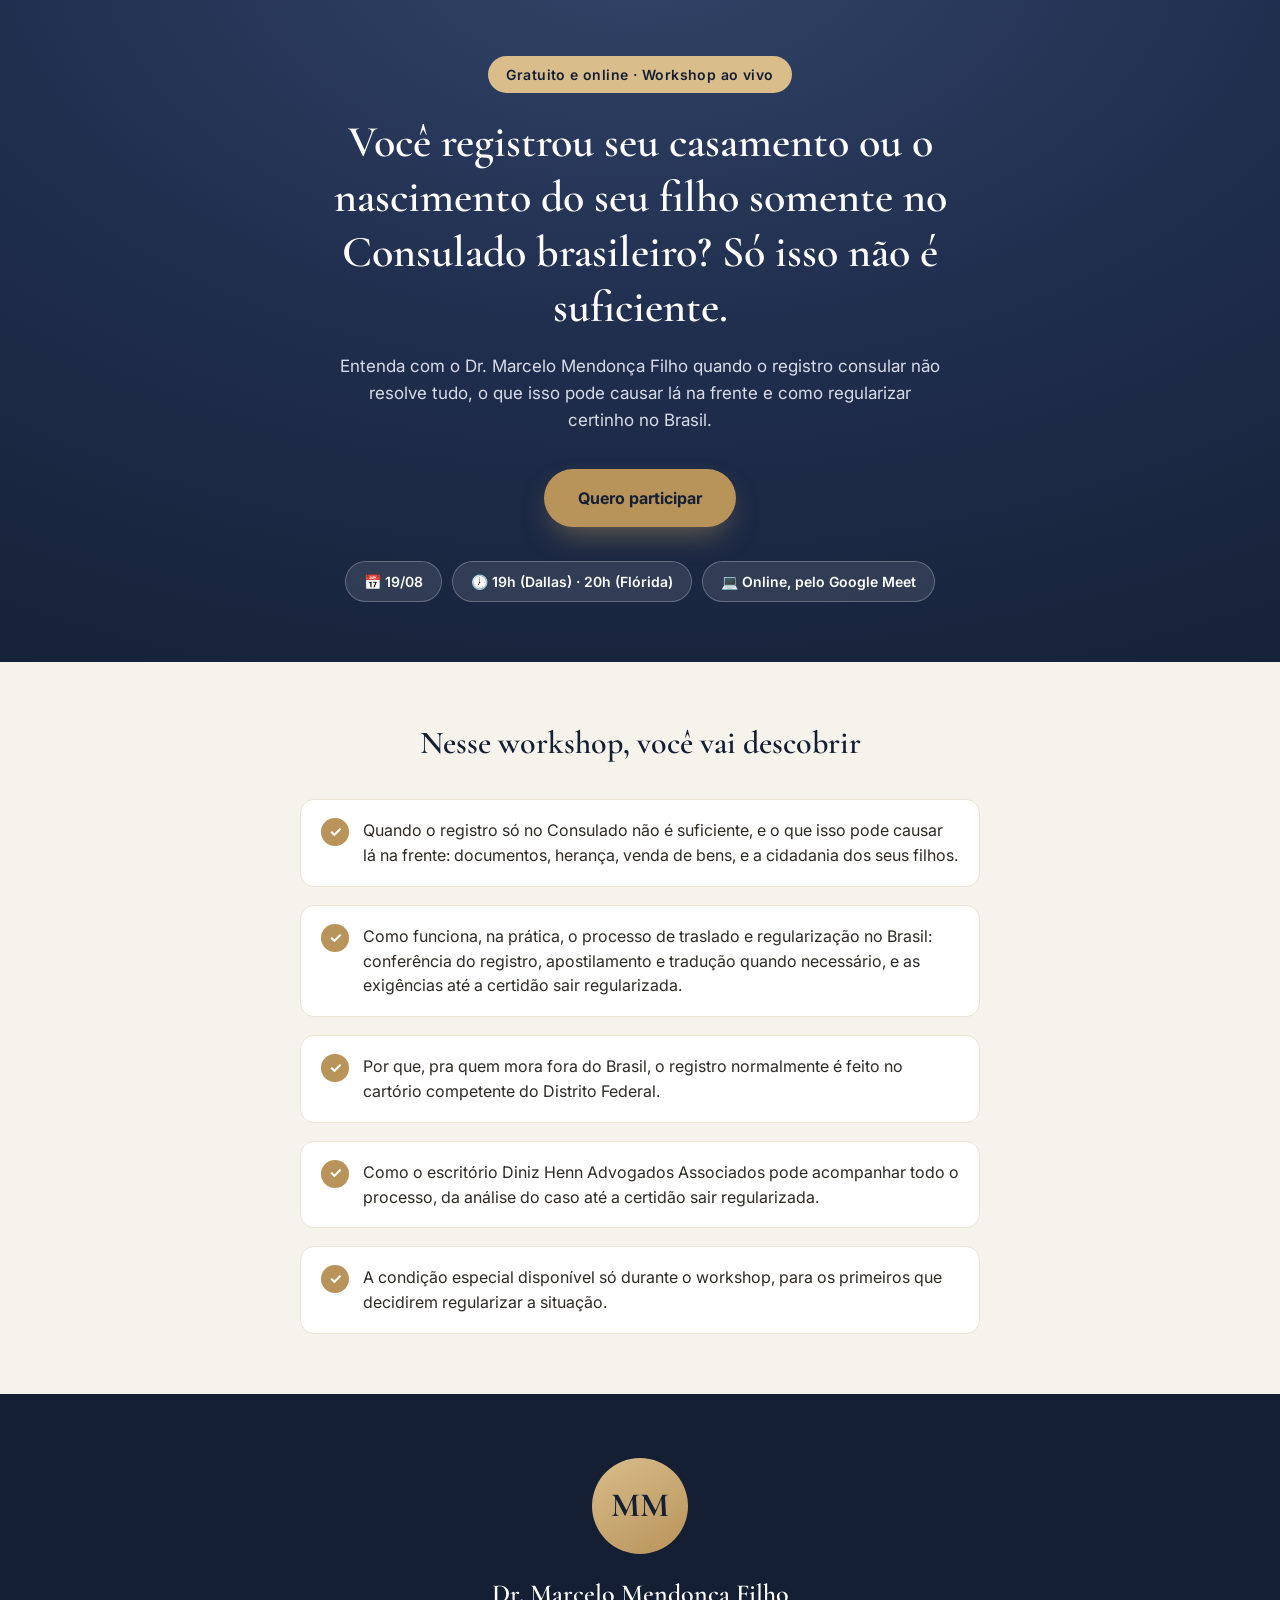
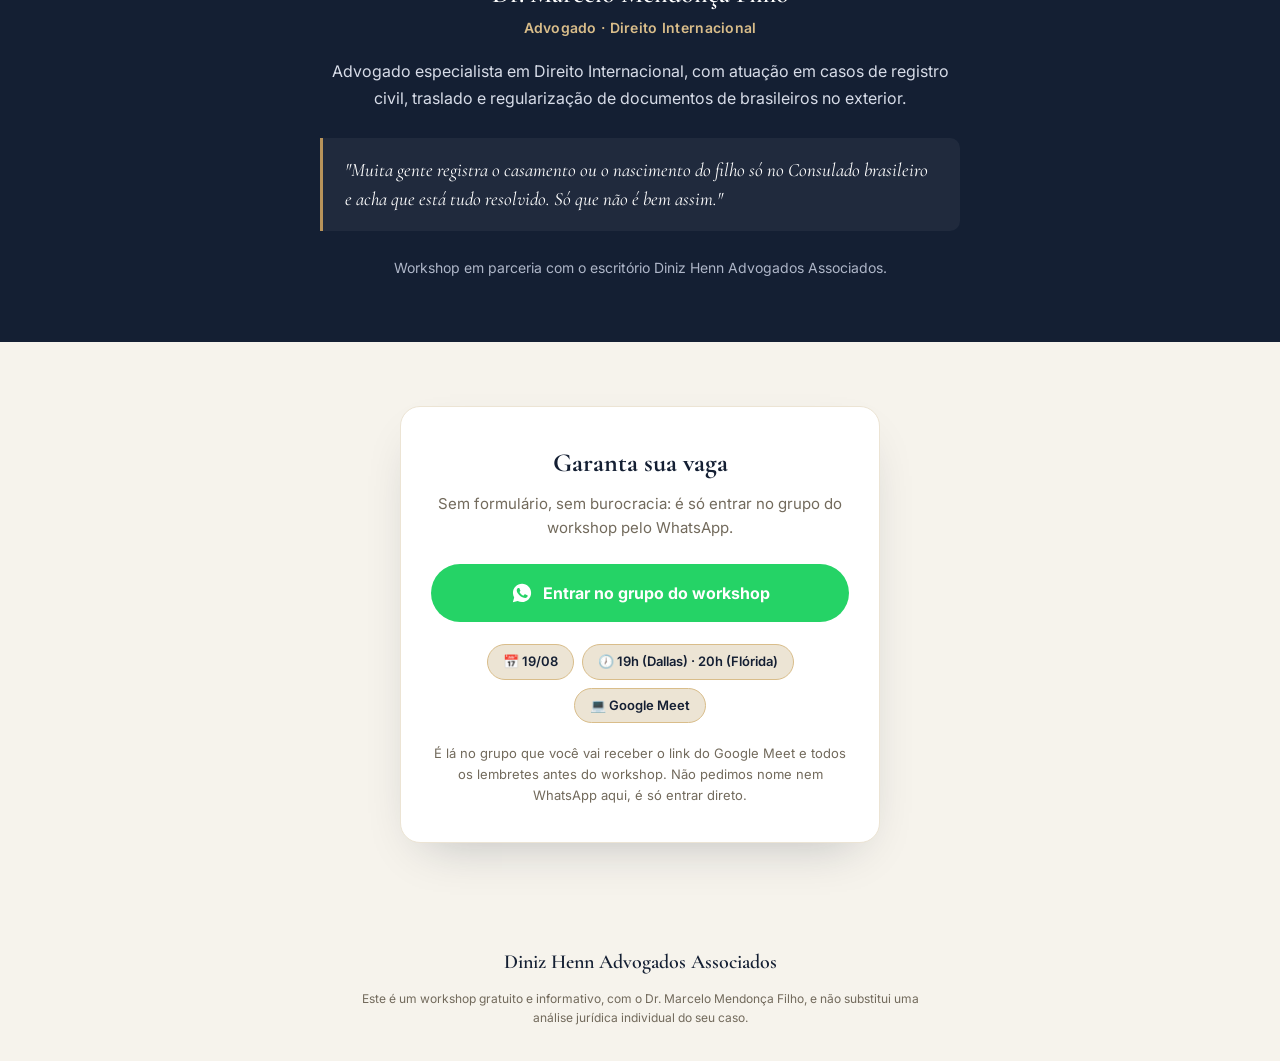
==== workshop-dha/index.html @ 6c6fb5e5 "Adiciona LP do Dr. Marcelo/DHA, funil real no painel de Visao Geral e nova mensagem de video selfie " ====
<!DOCTYPE html>
<html lang="pt-BR">
<head>
<meta charset="UTF-8">
<meta name="viewport" content="width=device-width, initial-scale=1.0">
<title>Workshop gratuito: Registro Consular e Traslado no Brasil | Diniz Henn Advogados Associados</title>
<meta name="description" content="Workshop gratuito e online com o Dr. Marcelo Mendonça Filho: quando o registro só no Consulado brasileiro não é suficiente, e como regularizar certinho no Brasil.">
<link rel="preconnect" href="https://fonts.googleapis.com">
<link href="https://fonts.googleapis.com/css2?family=Cormorant+Garamond:ital,wght@0,400;0,500;0,600;0,700&family=Inter:wght@300;400;500;600;700&display=swap" rel="stylesheet">
<style>
:root{
  --azul-esc:#141F33; --azul:#1F2E4D; --azul-cl:#334469;
  --dourado:#B8935A; --dourado-cl:#D9BD8A;
  --creme:#F6F3EC; --creme2:#ECE4D4;
  --preto:#161310;
  --txt:#2E2A24; --txtcl:#726A5C;
  --branco:#FFFFFF;
  --wa:#25D366; --wa-dk:#1DA851;
}
*{box-sizing:border-box;}
body{margin:0;font-family:'Inter',sans-serif;background:var(--creme);color:var(--txt);-webkit-font-smoothing:antialiased;line-height:1.5;}
h1,h2,h3{font-family:'Cormorant Garamond',serif;margin:0;}
p{margin:0;}
img{max-width:100%;display:block;}
a{color:inherit;}
.container{max-width:900px;margin:0 auto;padding:0 20px;}

/* HERO */
.hero{
  background:radial-gradient(120% 140% at 50% -10%,var(--azul-cl) 0%,var(--azul) 45%,var(--azul-esc) 100%);
  color:var(--branco);
  padding:56px 20px 60px;
  text-align:center;
}
.eyebrow{
  display:inline-block;
  font-size:14px;font-weight:600;letter-spacing:.03em;
  color:var(--azul-esc);
  background:var(--dourado-cl);
  border-radius:100px;
  padding:8px 18px;
  margin-bottom:22px;
}
.hero h1{
  font-weight:600;
  font-size:clamp(28px,5vw,44px);
  line-height:1.25;
  max-width:720px;
  margin:0 auto 18px;
  color:var(--branco);
}
.hero .sub{
  font-size:17px;
  color:#D7DCE8;
  max-width:600px;
  margin:0 auto 34px;
  line-height:1.6;
}
.btn-cta{
  display:inline-flex;align-items:center;justify-content:center;gap:10px;
  background:var(--dourado);color:var(--azul-esc);
  border:none;border-radius:100px;
  font-family:'Inter',sans-serif;font-size:16px;font-weight:700;
  padding:17px 34px;text-decoration:none;
  box-shadow:0 14px 30px -10px rgba(184,147,90,0.55);
  transition:transform .15s,background .15s;
}
.btn-cta:hover{background:var(--dourado-cl);transform:translateY(-1px);}
.stats-row{
  display:flex;flex-wrap:wrap;justify-content:center;gap:10px;
  margin-top:34px;
}
.stat-badge{
  font-size:14px;font-weight:600;
  color:var(--branco);
  background:rgba(255,255,255,0.1);
  border:1px solid rgba(255,255,255,0.25);
  border-radius:100px;
  padding:9px 18px;
}

/* DESCOBRIR */
.descobrir{padding:60px 20px;}
.descobrir h2{
  text-align:center;font-weight:600;
  font-size:clamp(24px,4vw,32px);
  color:var(--azul-esc);
  max-width:640px;margin:0 auto 36px;
  line-height:1.3;
}
.check-list{display:flex;flex-direction:column;gap:18px;max-width:680px;margin:0 auto;}
.check-item{
  display:flex;align-items:flex-start;gap:14px;
  background:var(--branco);
  border:1px solid var(--creme2);
  border-radius:14px;
  padding:18px 20px;
}
.check-ico{
  flex-shrink:0;width:28px;height:28px;border-radius:50%;
  background:var(--dourado);color:var(--branco);
  display:flex;align-items:center;justify-content:center;
  font-size:15px;font-weight:700;
}
.check-item p{font-size:16px;color:var(--txt);line-height:1.55;}

/* SOBRE */
.sobre{background:var(--azul-esc);color:var(--branco);padding:64px 20px;}
.sobre-inner{max-width:640px;margin:0 auto;text-align:center;}
.avatar{
  width:96px;height:96px;border-radius:50%;
  background:linear-gradient(150deg,var(--dourado-cl),var(--dourado));
  color:var(--azul-esc);
  display:flex;align-items:center;justify-content:center;
  font-family:'Cormorant Garamond',serif;font-weight:700;font-size:34px;
  margin:0 auto 20px;
}
.sobre h3{font-size:26px;font-weight:600;color:var(--branco);margin-bottom:4px;}
.sobre .cargo{font-size:14px;color:var(--dourado-cl);font-weight:600;letter-spacing:.02em;margin-bottom:20px;}
.sobre p.bio{font-size:16px;color:#D7DCE8;line-height:1.7;margin-bottom:20px;}
.sobre .parceria{font-size:14px;color:#AEB6C8;}
.quote-box{
  border-left:3px solid var(--dourado);
  background:rgba(255,255,255,0.05);
  padding:18px 22px;
  margin:26px 0;
  text-align:left;
  border-radius:0 10px 10px 0;
}
.quote-box p{font-family:'Cormorant Garamond',serif;font-style:italic;font-size:19px;color:var(--branco);line-height:1.5;}

/* CTA FINAL */
.cta-final{padding:64px 20px 70px;}
.cta-card{
  max-width:480px;margin:0 auto;
  background:var(--branco);
  border:1px solid var(--creme2);
  border-radius:20px;
  padding:36px 30px;
  text-align:center;
  box-shadow:0 20px 50px -25px rgba(20,31,51,0.3);
}
.cta-card h2{font-size:26px;font-weight:700;color:var(--azul-esc);margin-bottom:10px;}
.cta-card p.desc{font-size:15px;color:var(--txtcl);line-height:1.6;margin-bottom:24px;}
.btn-wa{
  display:flex;align-items:center;justify-content:center;gap:10px;
  width:100%;
  background:var(--wa);color:#fff;
  border:none;border-radius:100px;
  font-family:'Inter',sans-serif;font-size:16px;font-weight:700;
  padding:17px 20px;text-decoration:none;
  transition:background .15s,transform .2s;
  animation:btnPulseWa 2.2s ease-in-out infinite;
}
.btn-wa:hover{background:var(--wa-dk);transform:translateY(-1px);}
.btn-wa svg{width:22px;height:22px;flex-shrink:0;}
@keyframes btnPulseWa{0%,100%{box-shadow:0 6px 26px rgba(37,211,102,0.5),0 0 0 0 rgba(37,211,102,0.35);transform:scale(1);}50%{box-shadow:0 6px 34px rgba(37,211,102,0.75),0 0 0 10px rgba(37,211,102,0);transform:scale(1.03);}}
@media (prefers-reduced-motion:reduce){.btn-wa{animation:none;}}
.cta-card .meta-row{display:flex;flex-wrap:wrap;justify-content:center;gap:8px;margin-top:22px;}
.cta-card .meta-badge{font-size:13px;font-weight:600;color:var(--azul-esc);background:var(--creme2);border:1px solid var(--dourado-cl);border-radius:100px;padding:7px 15px;}
.cta-card .aviso{font-size:13px;color:var(--txtcl);margin-top:20px;line-height:1.6;}

/* FOOTER */
footer{padding:34px 20px;text-align:center;}
footer .nome{font-family:'Cormorant Garamond',serif;font-weight:600;font-size:20px;color:var(--azul-esc);margin-bottom:8px;}
footer .disclaimer{font-size:12px;color:var(--txtcl);max-width:560px;margin:12px auto 0;line-height:1.6;}
</style>
</head>
<body>

<section class="hero">
  <div class="container">
    <span class="eyebrow">Gratuito e online · Workshop ao vivo</span>
    <h1>Você registrou seu casamento ou o nascimento do seu filho somente no Consulado brasileiro? Só isso não é suficiente.</h1>
    <p class="sub">Entenda com o Dr. Marcelo Mendonça Filho quando o registro consular não resolve tudo, o que isso pode causar lá na frente e como regularizar certinho no Brasil.</p>
    <a class="btn-cta" href="#entrar">Quero participar</a>
    <div class="stats-row">
      <span class="stat-badge">📅 19/08</span>
      <span class="stat-badge">🕖 19h (Dallas) · 20h (Flórida)</span>
      <span class="stat-badge">💻 Online, pelo Google Meet</span>
    </div>
  </div>
</section>

<section class="descobrir">
  <div class="container">
    <h2>Nesse workshop, você vai descobrir</h2>
    <div class="check-list">
      <div class="check-item">
        <span class="check-ico">✓</span>
        <p>Quando o registro só no Consulado não é suficiente, e o que isso pode causar lá na frente: documentos, herança, venda de bens, e a cidadania dos seus filhos.</p>
      </div>
      <div class="check-item">
        <span class="check-ico">✓</span>
        <p>Como funciona, na prática, o processo de traslado e regularização no Brasil: conferência do registro, apostilamento e tradução quando necessário, e as exigências até a certidão sair regularizada.</p>
      </div>
      <div class="check-item">
        <span class="check-ico">✓</span>
        <p>Por que, pra quem mora fora do Brasil, o registro normalmente é feito no cartório competente do Distrito Federal.</p>
      </div>
      <div class="check-item">
        <span class="check-ico">✓</span>
        <p>Como o escritório Diniz Henn Advogados Associados pode acompanhar todo o processo, da análise do caso até a certidão sair regularizada.</p>
      </div>
      <div class="check-item">
        <span class="check-ico">✓</span>
        <p>A condição especial disponível só durante o workshop, para os primeiros que decidirem regularizar a situação.</p>
      </div>
    </div>
  </div>
</section>

<section class="sobre">
  <div class="sobre-inner">
    <div class="avatar">MM</div>
    <h3>Dr. Marcelo Mendonça Filho</h3>
    <div class="cargo">Advogado · Direito Internacional</div>
    <p class="bio">Advogado especialista em Direito Internacional, com atuação em casos de registro civil, traslado e regularização de documentos de brasileiros no exterior.</p>
    <div class="quote-box">
      <p>"Muita gente registra o casamento ou o nascimento do filho só no Consulado brasileiro e acha que está tudo resolvido. Só que não é bem assim."</p>
    </div>
    <p class="parceria">Workshop em parceria com o escritório Diniz Henn Advogados Associados.</p>
  </div>
</section>

<section class="cta-final" id="entrar">
  <div class="cta-card">
    <h2>Garanta sua vaga</h2>
    <p class="desc">Sem formulário, sem burocracia: é só entrar no grupo do workshop pelo WhatsApp.</p>
    <a class="btn-wa" href="https://chat.whatsapp.com/BBMeewUTDxPGFw1Gpt8ZCz" target="_blank" rel="noopener">
      <svg viewBox="0 0 24 24" fill="currentColor"><path d="M12.04 2C6.58 2 2.13 6.45 2.13 11.91c0 1.75.46 3.45 1.32 4.95L2 22l5.28-1.38a9.9 9.9 0 0 0 4.76 1.21h.01c5.46 0 9.9-4.45 9.9-9.91C21.96 6.45 17.5 2 12.04 2zm5.8 14.02c-.24.68-1.4 1.3-1.93 1.38-.5.08-1.12.11-1.8-.11-.42-.13-.96-.31-1.66-.6-2.92-1.26-4.83-4.2-4.98-4.4-.15-.19-1.19-1.58-1.19-3.01 0-1.43.75-2.13 1.02-2.42.27-.29.58-.36.78-.36.2 0 .39 0 .56.01.18.01.42-.07.66.5.24.58.83 2.01.9 2.16.07.15.12.32.02.51-.09.19-.14.31-.28.48-.14.17-.29.37-.42.5-.14.14-.29.29-.12.57.17.29.75 1.24 1.62 2.01 1.11.99 2.05 1.3 2.34 1.44.29.15.46.13.63-.07.17-.21.72-.84.92-1.13.19-.29.39-.24.65-.14.27.1 1.68.79 1.97.93.29.15.48.22.55.34.07.13.07.72-.17 1.4z"/></svg>
      Entrar no grupo do workshop
    </a>
    <div class="meta-row">
      <span class="meta-badge">📅 19/08</span>
      <span class="meta-badge">🕖 19h (Dallas) · 20h (Flórida)</span>
      <span class="meta-badge">💻 Google Meet</span>
    </div>
    <p class="aviso">É lá no grupo que você vai receber o link do Google Meet e todos os lembretes antes do workshop. Não pedimos nome nem WhatsApp aqui, é só entrar direto.</p>
  </div>
</section>

<footer>
  <div class="nome">Diniz Henn Advogados Associados</div>
  <p class="disclaimer">Este é um workshop gratuito e informativo, com o Dr. Marcelo Mendonça Filho, e não substitui uma análise jurídica individual do seu caso.</p>
</footer>

</body>
</html>
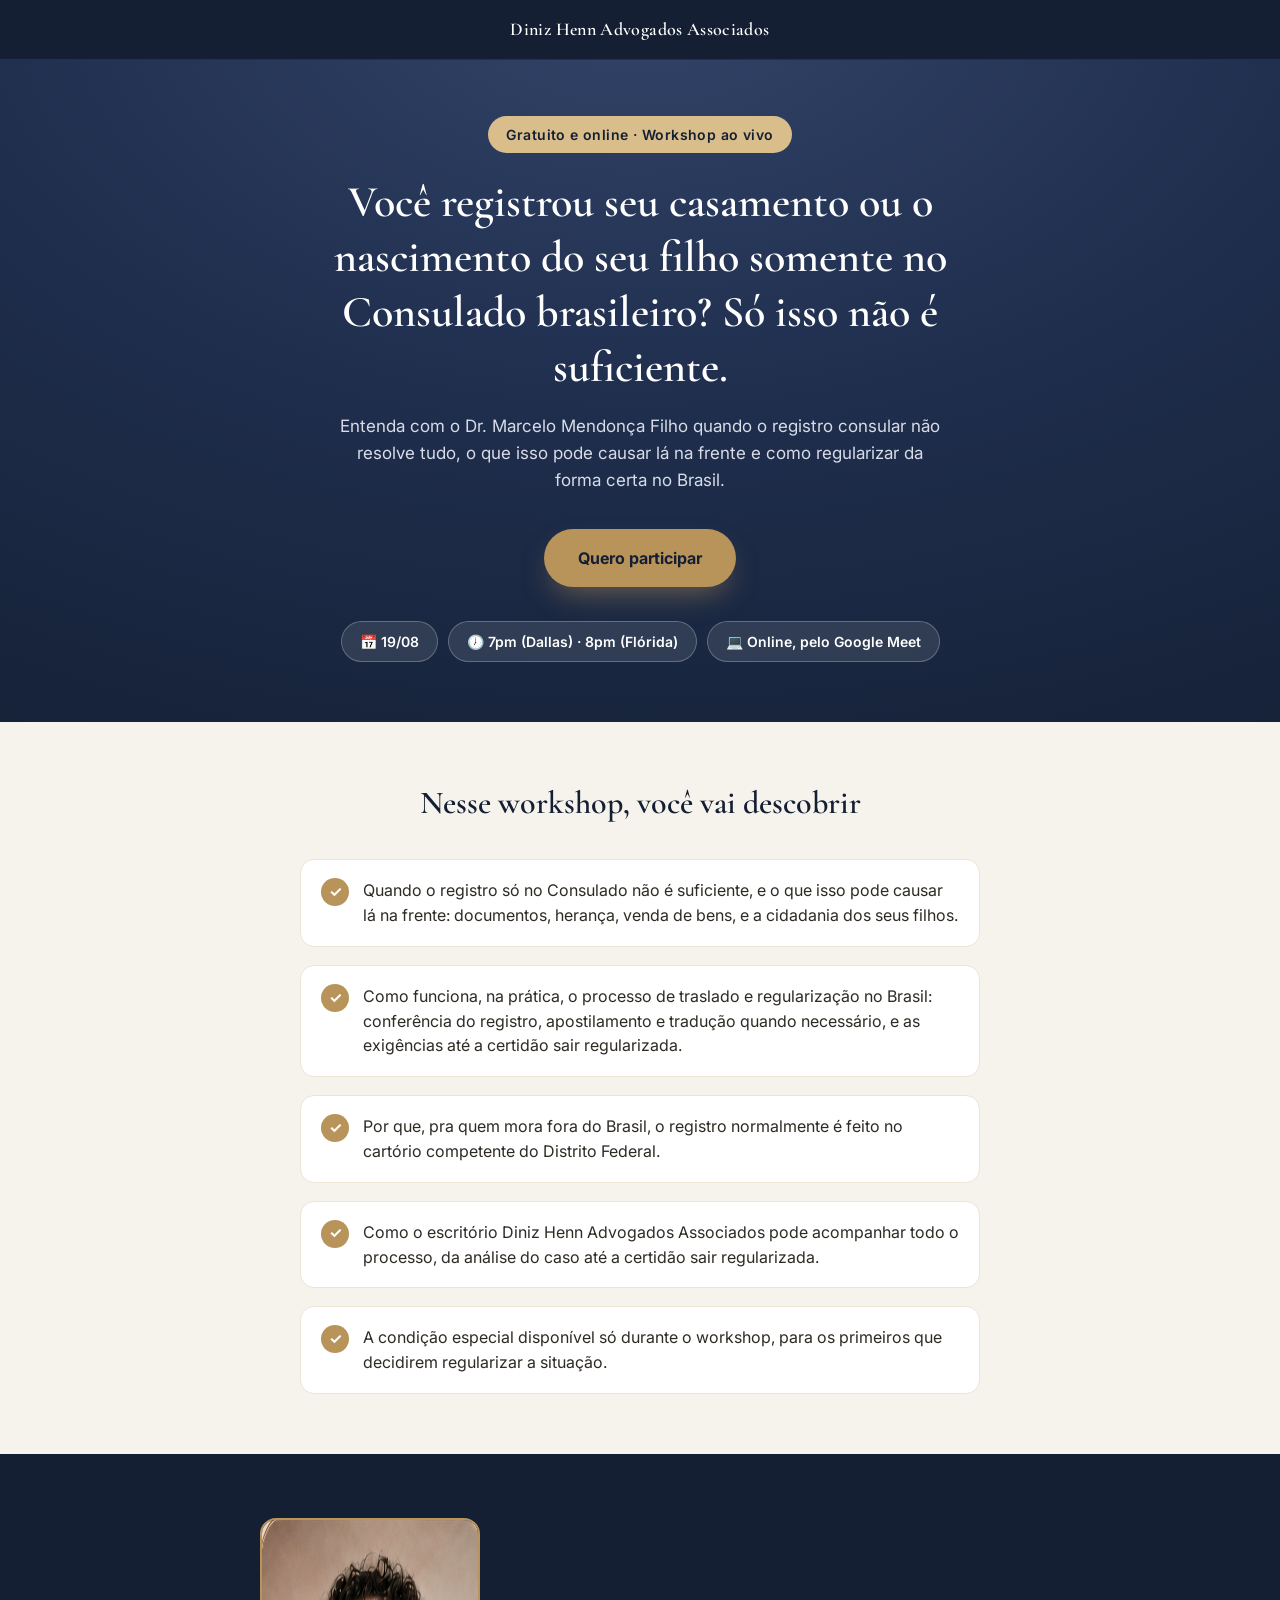
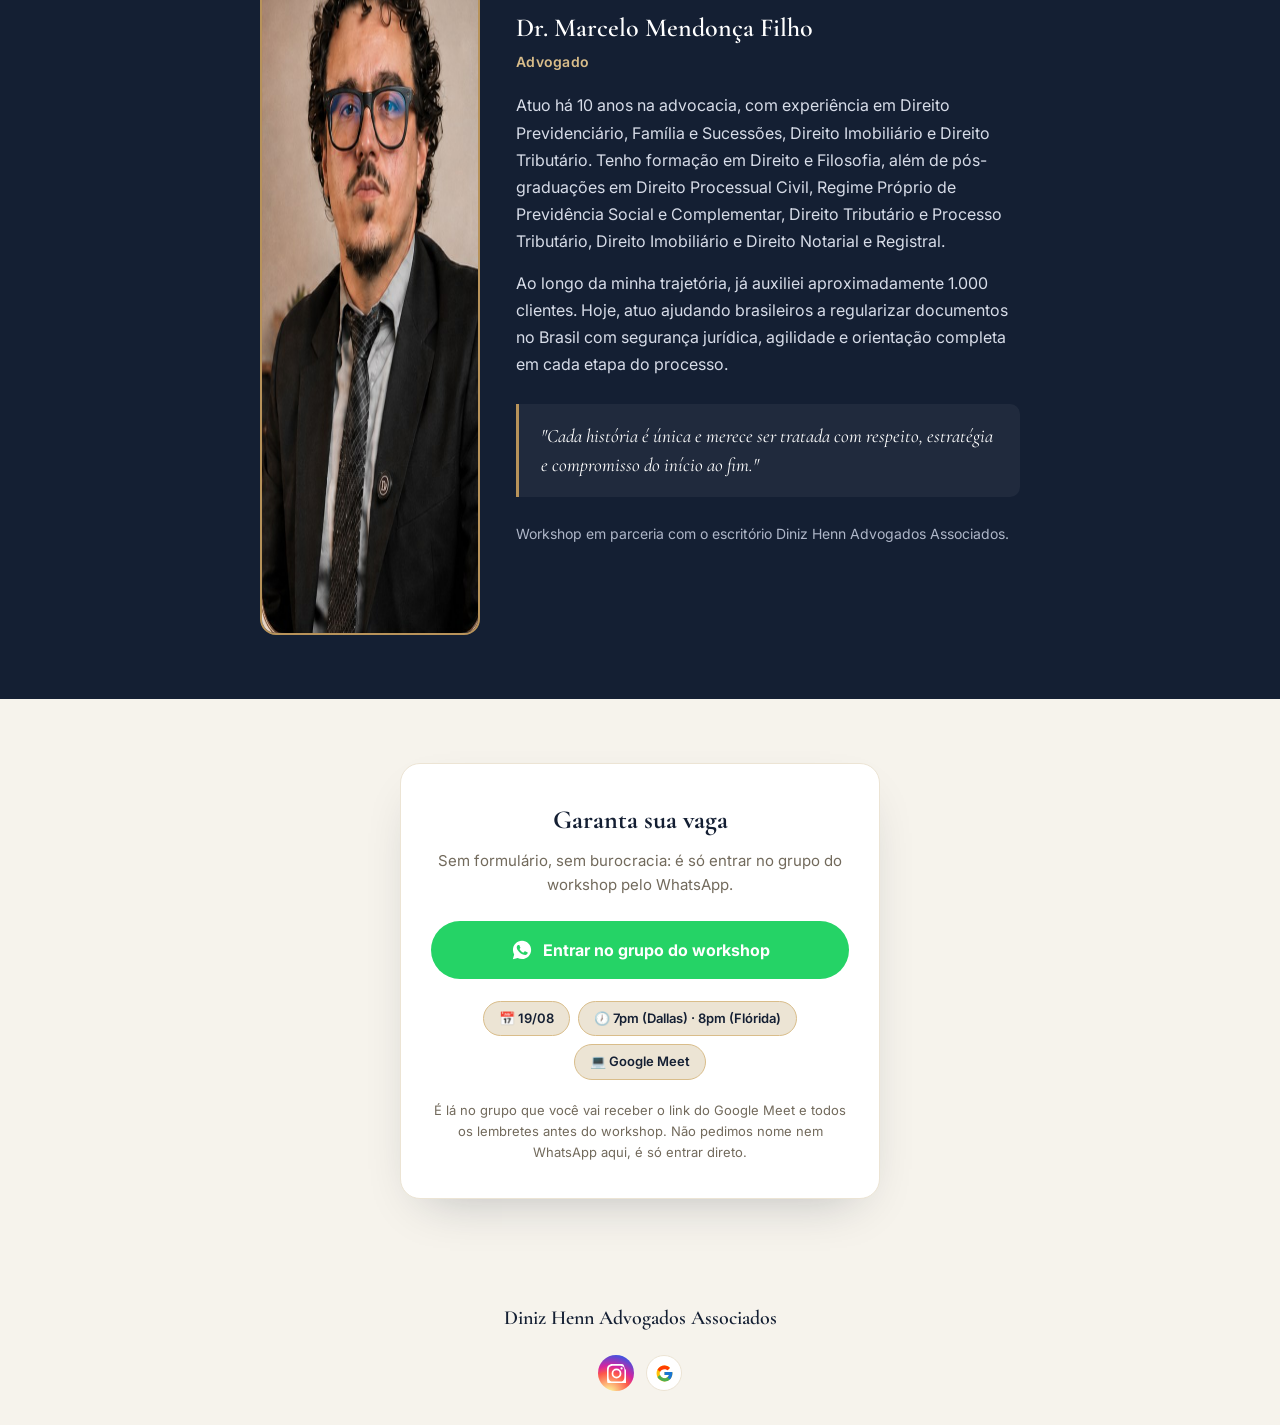
==== commit c6da27eb: "Ajusta a LP do Dr. Marcelo: foto e bio reais, cabecalho, footer com Instagram e Maps - Sobre o Dr. M" ====
--- a/workshop-dha/index.html
+++ b/workshop-dha/index.html
@@ -4,7 +4,7 @@
 <meta charset="UTF-8">
 <meta name="viewport" content="width=device-width, initial-scale=1.0">
 <title>Workshop gratuito: Registro Consular e Traslado no Brasil | Diniz Henn Advogados Associados</title>
-<meta name="description" content="Workshop gratuito e online com o Dr. Marcelo Mendonça Filho: quando o registro só no Consulado brasileiro não é suficiente, e como regularizar certinho no Brasil.">
+<meta name="description" content="Workshop gratuito e online com o Dr. Marcelo Mendonça Filho: quando o registro só no Consulado brasileiro não é suficiente, e como regularizar da forma certa no Brasil.">
 <link rel="preconnect" href="https://fonts.googleapis.com">
 <link href="https://fonts.googleapis.com/css2?family=Cormorant+Garamond:ital,wght@0,400;0,500;0,600;0,700&family=Inter:wght@300;400;500;600;700&display=swap" rel="stylesheet">
 <style>
@@ -106,19 +106,17 @@
 
 /* SOBRE */
 .sobre{background:var(--azul-esc);color:var(--branco);padding:64px 20px;}
-.sobre-inner{max-width:640px;margin:0 auto;text-align:center;}
-.avatar{
-  width:96px;height:96px;border-radius:50%;
-  background:linear-gradient(150deg,var(--dourado-cl),var(--dourado));
-  color:var(--azul-esc);
-  display:flex;align-items:center;justify-content:center;
-  font-family:'Cormorant Garamond',serif;font-weight:700;font-size:34px;
-  margin:0 auto 20px;
-}
+.sobre-inner{max-width:760px;margin:0 auto;display:flex;align-items:center;gap:36px;flex-wrap:wrap;justify-content:center;text-align:left;}
+.sobre-photo{width:220px;flex-shrink:0;margin:0 auto;}
+.sobre-photo img{width:100%;display:block;border-radius:16px;border:2px solid var(--dourado);}
+.sobre-text{flex:1;min-width:260px;}
 .sobre h3{font-size:26px;font-weight:600;color:var(--branco);margin-bottom:4px;}
 .sobre .cargo{font-size:14px;color:var(--dourado-cl);font-weight:600;letter-spacing:.02em;margin-bottom:20px;}
-.sobre p.bio{font-size:16px;color:#D7DCE8;line-height:1.7;margin-bottom:20px;}
+.sobre p.bio{font-size:16px;color:#D7DCE8;line-height:1.7;margin-bottom:14px;}
 .sobre .parceria{font-size:14px;color:#AEB6C8;}
+@media (max-width:600px){
+  .sobre-inner{text-align:center;justify-content:center;}
+}
 .quote-box{
   border-left:3px solid var(--dourado);
   background:rgba(255,255,255,0.05);
@@ -163,20 +161,37 @@
 /* FOOTER */
 footer{padding:34px 20px;text-align:center;}
 footer .nome{font-family:'Cormorant Garamond',serif;font-weight:600;font-size:20px;color:var(--azul-esc);margin-bottom:8px;}
-footer .disclaimer{font-size:12px;color:var(--txtcl);max-width:560px;margin:12px auto 0;line-height:1.6;}
+
+/* HEADER */
+.site-header{background:var(--azul-esc);padding:16px 20px;text-align:center;border-bottom:1px solid rgba(255,255,255,0.08);}
+.site-header .brand{font-family:'Cormorant Garamond',serif;font-weight:600;font-size:18px;letter-spacing:.02em;color:var(--branco);}
+
+/* FOOTER (social/endereco) */
+.ft-inner{max-width:560px;margin:0 auto;display:flex;flex-direction:column;align-items:center;gap:14px;}
+.ft-social{display:flex;align-items:center;gap:12px;}
+.ft-social a{display:flex;align-items:center;justify-content:center;width:36px;height:36px;border-radius:50%;transition:transform .15s;}
+.ft-social a:hover{transform:translateY(-2px);}
+.ft-social svg{width:19px;height:19px;}
+.ft-insta{background:radial-gradient(circle at 30% 107%,#fdf497 0%,#fdf497 5%,#fd5949 45%,#d6249f 60%,#285AEB 90%);}
+.ft-insta svg{fill:#fff;}
+.ft-gmb{background:var(--branco);border:1px solid var(--creme2);}
 </style>
 </head>
 <body>
+
+<header class="site-header">
+  <span class="brand">Diniz Henn Advogados Associados</span>
+</header>
 
 <section class="hero">
   <div class="container">
     <span class="eyebrow">Gratuito e online · Workshop ao vivo</span>
     <h1>Você registrou seu casamento ou o nascimento do seu filho somente no Consulado brasileiro? Só isso não é suficiente.</h1>
-    <p class="sub">Entenda com o Dr. Marcelo Mendonça Filho quando o registro consular não resolve tudo, o que isso pode causar lá na frente e como regularizar certinho no Brasil.</p>
+    <p class="sub">Entenda com o Dr. Marcelo Mendonça Filho quando o registro consular não resolve tudo, o que isso pode causar lá na frente e como regularizar da forma certa no Brasil.</p>
     <a class="btn-cta" href="#entrar">Quero participar</a>
     <div class="stats-row">
       <span class="stat-badge">📅 19/08</span>
-      <span class="stat-badge">🕖 19h (Dallas) · 20h (Flórida)</span>
+      <span class="stat-badge">🕖 7pm (Dallas) · 8pm (Flórida)</span>
       <span class="stat-badge">💻 Online, pelo Google Meet</span>
     </div>
   </div>
@@ -212,14 +227,17 @@
 
 <section class="sobre">
   <div class="sobre-inner">
-    <div class="avatar">MM</div>
-    <h3>Dr. Marcelo Mendonça Filho</h3>
-    <div class="cargo">Advogado · Direito Internacional</div>
-    <p class="bio">Advogado especialista em Direito Internacional, com atuação em casos de registro civil, traslado e regularização de documentos de brasileiros no exterior.</p>
-    <div class="quote-box">
-      <p>"Muita gente registra o casamento ou o nascimento do filho só no Consulado brasileiro e acha que está tudo resolvido. Só que não é bem assim."</p>
-    </div>
-    <p class="parceria">Workshop em parceria com o escritório Diniz Henn Advogados Associados.</p>
+    <div class="sobre-photo"><img src="img/marcelo.jpg" alt="Dr. Marcelo Mendonça Filho" width="447" height="717" loading="lazy"></div>
+    <div class="sobre-text">
+      <h3>Dr. Marcelo Mendonça Filho</h3>
+      <div class="cargo">Advogado</div>
+      <p class="bio">Atuo há 10 anos na advocacia, com experiência em Direito Previdenciário, Família e Sucessões, Direito Imobiliário e Direito Tributário. Tenho formação em Direito e Filosofia, além de pós-graduações em Direito Processual Civil, Regime Próprio de Previdência Social e Complementar, Direito Tributário e Processo Tributário, Direito Imobiliário e Direito Notarial e Registral.</p>
+      <p class="bio">Ao longo da minha trajetória, já auxiliei aproximadamente 1.000 clientes. Hoje, atuo ajudando brasileiros a regularizar documentos no Brasil com segurança jurídica, agilidade e orientação completa em cada etapa do processo.</p>
+      <div class="quote-box">
+        <p>"Cada história é única e merece ser tratada com respeito, estratégia e compromisso do início ao fim."</p>
+      </div>
+      <p class="parceria">Workshop em parceria com o escritório Diniz Henn Advogados Associados.</p>
+    </div>
   </div>
 </section>
 
@@ -233,7 +251,7 @@
     </a>
     <div class="meta-row">
       <span class="meta-badge">📅 19/08</span>
-      <span class="meta-badge">🕖 19h (Dallas) · 20h (Flórida)</span>
+      <span class="meta-badge">🕖 7pm (Dallas) · 8pm (Flórida)</span>
       <span class="meta-badge">💻 Google Meet</span>
     </div>
     <p class="aviso">É lá no grupo que você vai receber o link do Google Meet e todos os lembretes antes do workshop. Não pedimos nome nem WhatsApp aqui, é só entrar direto.</p>
@@ -241,8 +259,13 @@
 </section>
 
 <footer>
-  <div class="nome">Diniz Henn Advogados Associados</div>
-  <p class="disclaimer">Este é um workshop gratuito e informativo, com o Dr. Marcelo Mendonça Filho, e não substitui uma análise jurídica individual do seu caso.</p>
+  <div class="ft-inner">
+    <div class="nome">Diniz Henn Advogados Associados</div>
+    <div class="ft-social">
+      <a class="ft-insta" href="https://www.instagram.com/mendoncafilhoadv/" target="_blank" rel="noopener" aria-label="Instagram"><svg viewBox="0 0 24 24"><path d="M12 2.2c3.2 0 3.6 0 4.9.1 1.2.1 1.9.3 2.3.4.6.2 1 .5 1.4.9.4.4.7.9.9 1.4.2.4.3 1.1.4 2.3.1 1.3.1 1.7.1 4.9s0 3.6-.1 4.9c-.1 1.2-.3 1.9-.4 2.3-.2.6-.5 1-.9 1.4-.4.4-.9.7-1.4.9-.4.2-1.1.3-2.3.4-1.3.1-1.7.1-4.9.1s-3.6 0-4.9-.1c-1.2-.1-1.9-.3-2.3-.4-.6-.2-1-.5-1.4-.9-.4-.4-.7-.9-.9-1.4-.2-.4-.3-1.1-.4-2.3-.1-1.3-.1-1.7-.1-4.9s0-3.6.1-4.9c.1-1.2.3-1.9.4-2.3.2-.6.5-1 .9-1.4.4-.4.9-.7 1.4-.9.4-.2 1.1-.3 2.3-.4 1.3-.1 1.7-.1 4.9-.1M12 0C8.7 0 8.3 0 7 .1 5.7.1 4.8.3 4 .6c-.8.3-1.5.7-2.2 1.4C1.1 2.7.7 3.4.4 4.2.1 5 0 5.9 0 7.2v9.6C0 19.3 0 19.7.1 21c.1 1.3.3 2.2.6 3 .3.8.7 1.5 1.4 2.2.7.7 1.4 1.1 2.2 1.4.8.3 1.7.5 3 .6 1.3.1 1.7.1 5 .1s3.7 0 5-.1c1.3-.1 2.2-.3 3-.6.8-.3 1.5-.7 2.2-1.4.7-.7 1.1-1.4 1.4-2.2.3-.8.5-1.7.6-3 .1-1.3.1-1.7.1-5s0-3.7-.1-5c-.1-1.3-.3-2.2-.6-3-.3-.8-.7-1.5-1.4-2.2C21.3 1.1 20.6.7 19.8.4 19 .1 18.1 0 16.8 0 15.7 0 15.3 0 12 0z"/><path d="M12 5.8a6.2 6.2 0 1 0 0 12.4 6.2 6.2 0 0 0 0-12.4zm0 10.2a4 4 0 1 1 0-8 4 4 0 0 1 0 8z"/><circle cx="18.4" cy="5.6" r="1.4"/></svg></a>
+      <a class="ft-gmb" href="https://maps.app.goo.gl/HnPywA1R8z2aawpg7" target="_blank" rel="noopener" aria-label="Endereço no Google Maps"><svg viewBox="0 0 48 48"><path fill="#FFC107" d="M43.6 20.5H42V20H24v8h11.3c-1.6 4.7-6.1 8-11.3 8-6.6 0-12-5.4-12-12s5.4-12 12-12c3.1 0 5.9 1.2 8 3.1l5.7-5.7C34.6 6.1 29.6 4 24 4 12.9 4 4 12.9 4 24s8.9 20 20 20 20-8.9 20-20c0-1.3-.1-2.7-.4-3.5z"/><path fill="#FF3D00" d="M6.3 14.7l6.6 4.8C14.6 15.8 18.9 13 24 13c3.1 0 5.9 1.2 8 3.1l5.7-5.7C34.6 6.1 29.6 4 24 4 16.3 4 9.7 8.3 6.3 14.7z"/><path fill="#4CAF50" d="M24 44c5.5 0 10.5-2.1 14.3-5.6l-6.6-5.6C29.6 34.7 26.9 36 24 36c-5.2 0-9.6-3.3-11.3-7.9l-6.5 5C9.6 39.6 16.3 44 24 44z"/><path fill="#1976D2" d="M43.6 20.5H42V20H24v8h11.3c-.8 2.3-2.2 4.2-4.1 5.6l6.6 5.6C39.9 37.5 44 31.5 44 24c0-1.3-.1-2.7-.4-3.5z"/></svg></a>
+    </div>
+  </div>
 </footer>
 
 </body>
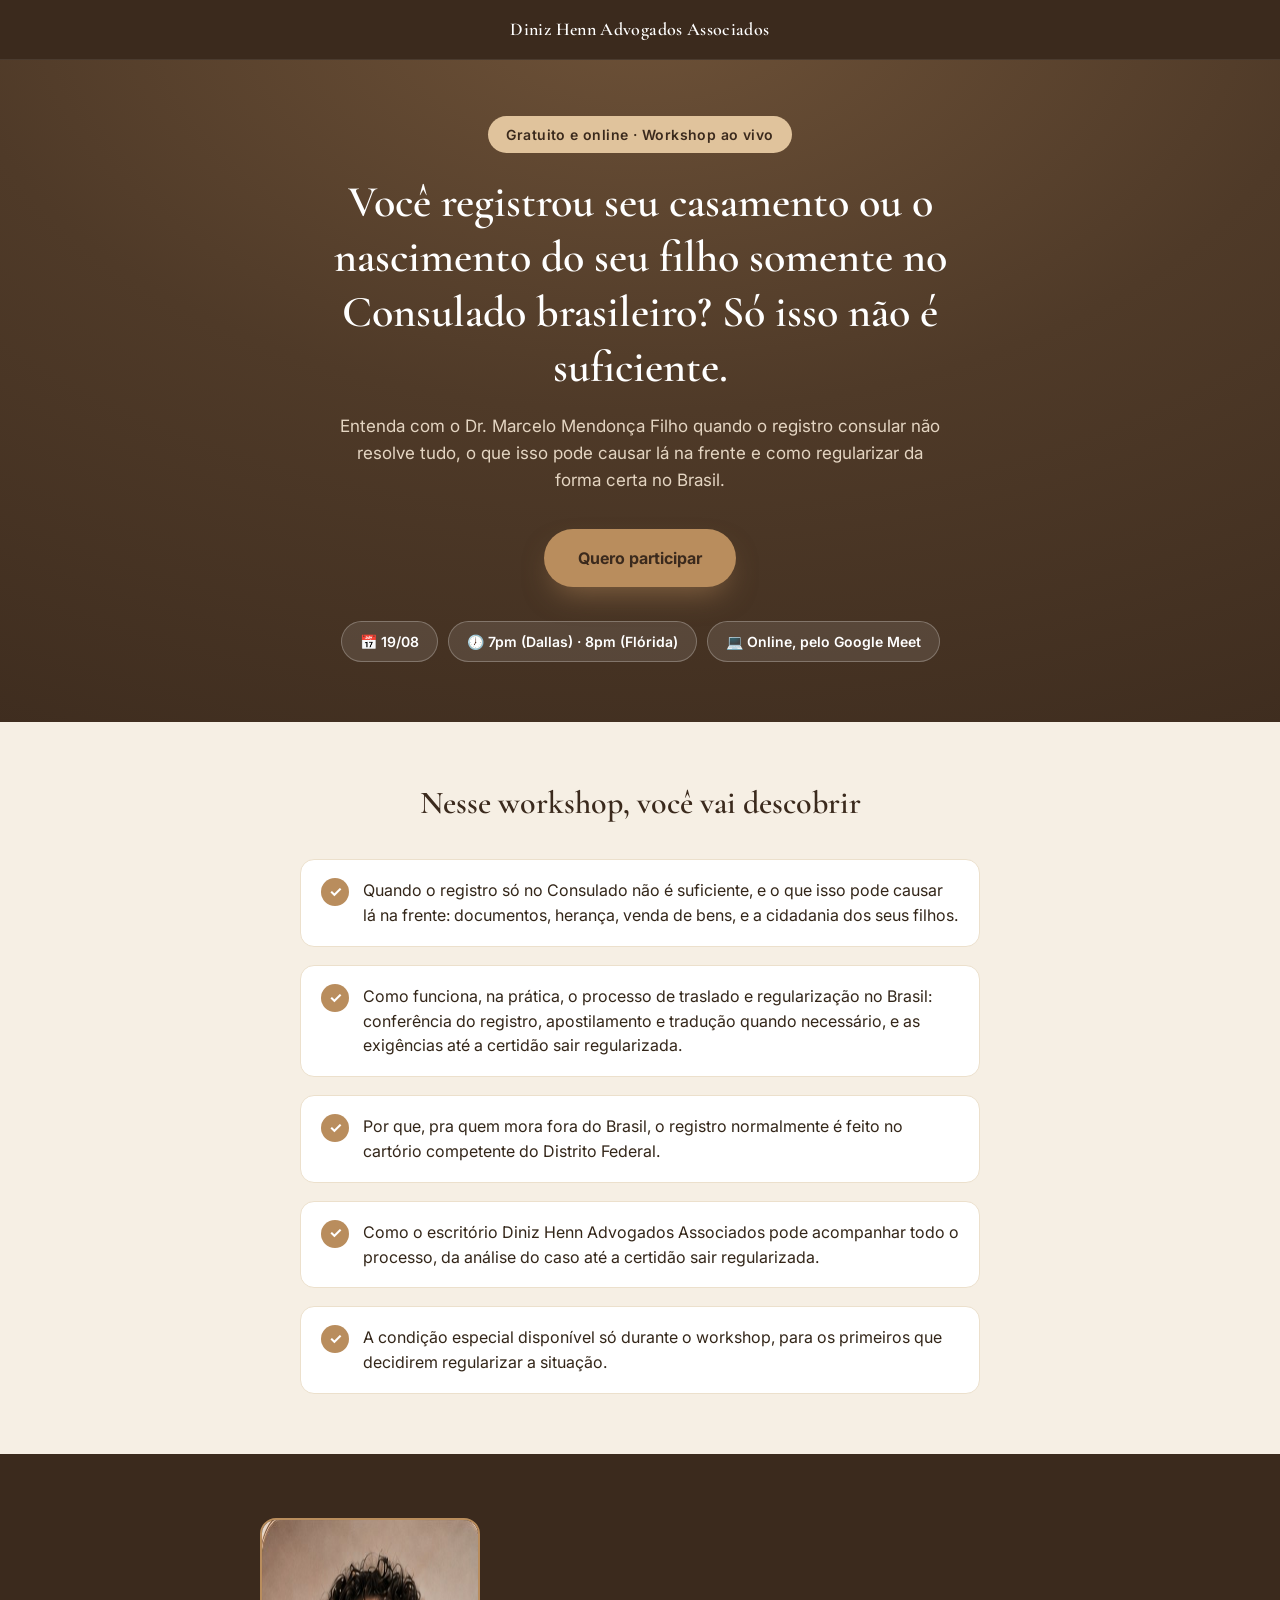
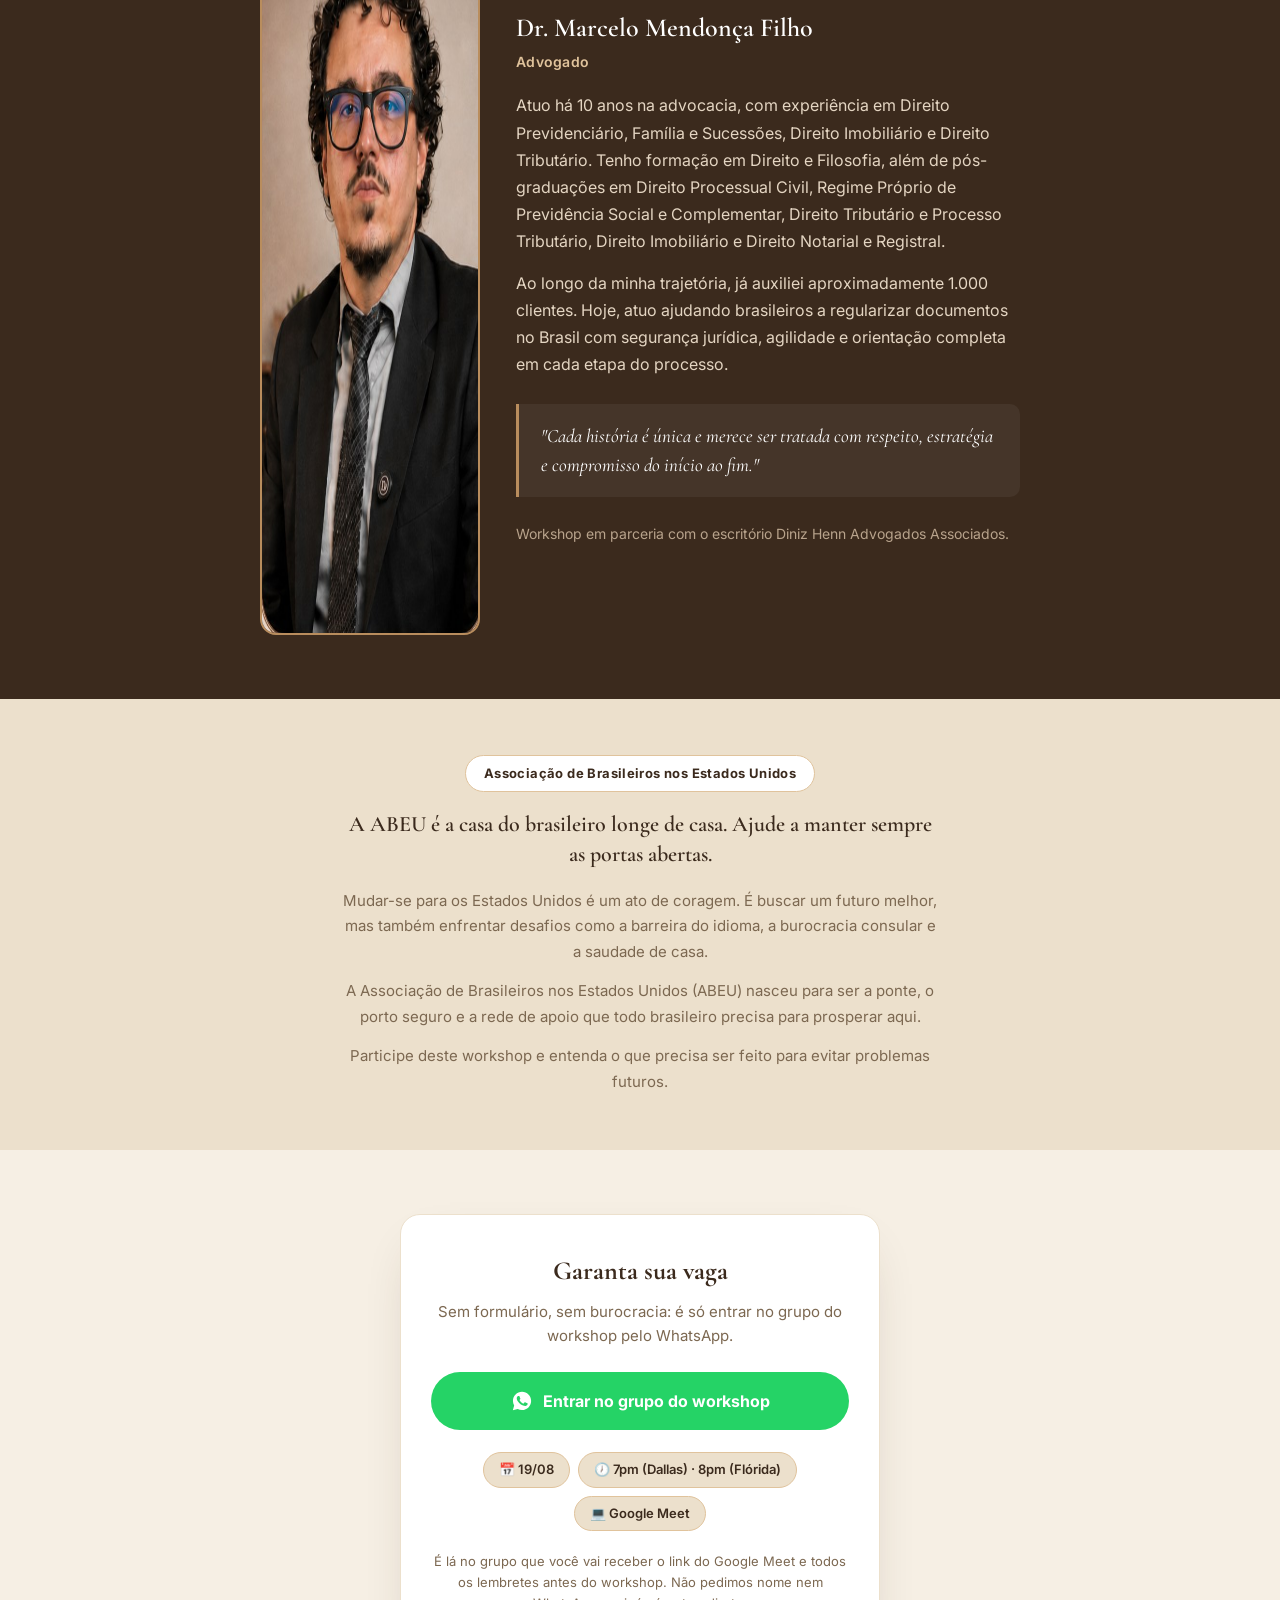
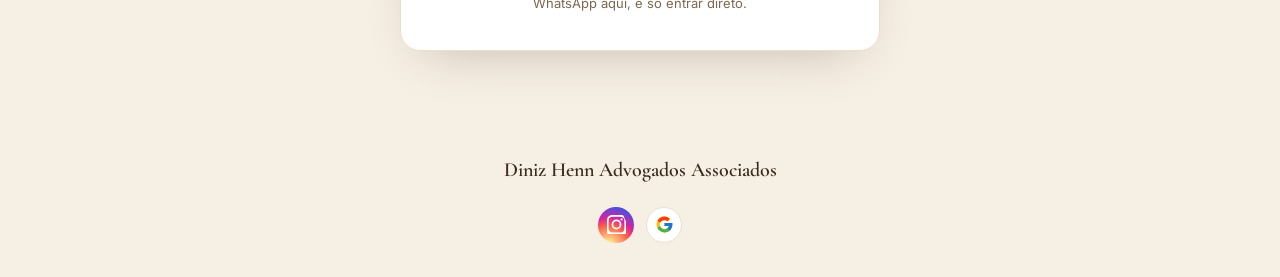
==== commit cf0ffcf5: "LP do Dr. Marcelo: paleta marrom, efeito de rolagem e secao da ABEU - Paleta trocada de azul/dourado" ====
--- a/workshop-dha/index.html
+++ b/workshop-dha/index.html
@@ -9,11 +9,11 @@
 <link href="https://fonts.googleapis.com/css2?family=Cormorant+Garamond:ital,wght@0,400;0,500;0,600;0,700&family=Inter:wght@300;400;500;600;700&display=swap" rel="stylesheet">
 <style>
 :root{
-  --azul-esc:#141F33; --azul:#1F2E4D; --azul-cl:#334469;
-  --dourado:#B8935A; --dourado-cl:#D9BD8A;
-  --creme:#F6F3EC; --creme2:#ECE4D4;
-  --preto:#161310;
-  --txt:#2E2A24; --txtcl:#726A5C;
+  --marrom-esc:#3B2A1D; --marrom:#4F3A28; --marrom-cl:#6E5238;
+  --bronze:#B98D5D; --bronze-cl:#E0C39C;
+  --creme:#F6EFE4; --creme2:#ECE0CC;
+  --preto:#241A11;
+  --txt:#332619; --txtcl:#7C6851;
   --branco:#FFFFFF;
   --wa:#25D366; --wa-dk:#1DA851;
 }
@@ -27,7 +27,7 @@
 
 /* HERO */
 .hero{
-  background:radial-gradient(120% 140% at 50% -10%,var(--azul-cl) 0%,var(--azul) 45%,var(--azul-esc) 100%);
+  background:radial-gradient(120% 140% at 50% -10%,var(--marrom-cl) 0%,var(--marrom) 45%,var(--marrom-esc) 100%);
   color:var(--branco);
   padding:56px 20px 60px;
   text-align:center;
@@ -35,8 +35,8 @@
 .eyebrow{
   display:inline-block;
   font-size:14px;font-weight:600;letter-spacing:.03em;
-  color:var(--azul-esc);
-  background:var(--dourado-cl);
+  color:var(--marrom-esc);
+  background:var(--bronze-cl);
   border-radius:100px;
   padding:8px 18px;
   margin-bottom:22px;
@@ -51,21 +51,21 @@
 }
 .hero .sub{
   font-size:17px;
-  color:#D7DCE8;
+  color:#E4D5C2;
   max-width:600px;
   margin:0 auto 34px;
   line-height:1.6;
 }
 .btn-cta{
   display:inline-flex;align-items:center;justify-content:center;gap:10px;
-  background:var(--dourado);color:var(--azul-esc);
+  background:var(--bronze);color:var(--marrom-esc);
   border:none;border-radius:100px;
   font-family:'Inter',sans-serif;font-size:16px;font-weight:700;
   padding:17px 34px;text-decoration:none;
-  box-shadow:0 14px 30px -10px rgba(184,147,90,0.55);
+  box-shadow:0 14px 30px -10px rgba(185,141,93,0.55);
   transition:transform .15s,background .15s;
 }
-.btn-cta:hover{background:var(--dourado-cl);transform:translateY(-1px);}
+.btn-cta:hover{background:var(--bronze-cl);transform:translateY(-1px);}
 .stats-row{
   display:flex;flex-wrap:wrap;justify-content:center;gap:10px;
   margin-top:34px;
@@ -84,7 +84,7 @@
 .descobrir h2{
   text-align:center;font-weight:600;
   font-size:clamp(24px,4vw,32px);
-  color:var(--azul-esc);
+  color:var(--marrom-esc);
   max-width:640px;margin:0 auto 36px;
   line-height:1.3;
 }
@@ -98,27 +98,27 @@
 }
 .check-ico{
   flex-shrink:0;width:28px;height:28px;border-radius:50%;
-  background:var(--dourado);color:var(--branco);
+  background:var(--bronze);color:var(--branco);
   display:flex;align-items:center;justify-content:center;
   font-size:15px;font-weight:700;
 }
 .check-item p{font-size:16px;color:var(--txt);line-height:1.55;}
 
 /* SOBRE */
-.sobre{background:var(--azul-esc);color:var(--branco);padding:64px 20px;}
+.sobre{background:var(--marrom-esc);color:var(--branco);padding:64px 20px;}
 .sobre-inner{max-width:760px;margin:0 auto;display:flex;align-items:center;gap:36px;flex-wrap:wrap;justify-content:center;text-align:left;}
 .sobre-photo{width:220px;flex-shrink:0;margin:0 auto;}
-.sobre-photo img{width:100%;display:block;border-radius:16px;border:2px solid var(--dourado);}
+.sobre-photo img{width:100%;display:block;border-radius:16px;border:2px solid var(--bronze);}
 .sobre-text{flex:1;min-width:260px;}
 .sobre h3{font-size:26px;font-weight:600;color:var(--branco);margin-bottom:4px;}
-.sobre .cargo{font-size:14px;color:var(--dourado-cl);font-weight:600;letter-spacing:.02em;margin-bottom:20px;}
-.sobre p.bio{font-size:16px;color:#D7DCE8;line-height:1.7;margin-bottom:14px;}
-.sobre .parceria{font-size:14px;color:#AEB6C8;}
+.sobre .cargo{font-size:14px;color:var(--bronze-cl);font-weight:600;letter-spacing:.02em;margin-bottom:20px;}
+.sobre p.bio{font-size:16px;color:#E4D5C2;line-height:1.7;margin-bottom:14px;}
+.sobre .parceria{font-size:14px;color:#B8A38C;}
 @media (max-width:600px){
   .sobre-inner{text-align:center;justify-content:center;}
 }
 .quote-box{
-  border-left:3px solid var(--dourado);
+  border-left:3px solid var(--bronze);
   background:rgba(255,255,255,0.05);
   padding:18px 22px;
   margin:26px 0;
@@ -136,9 +136,9 @@
   border-radius:20px;
   padding:36px 30px;
   text-align:center;
-  box-shadow:0 20px 50px -25px rgba(20,31,51,0.3);
-}
-.cta-card h2{font-size:26px;font-weight:700;color:var(--azul-esc);margin-bottom:10px;}
+  box-shadow:0 20px 50px -25px rgba(59,42,29,0.3);
+}
+.cta-card h2{font-size:26px;font-weight:700;color:var(--marrom-esc);margin-bottom:10px;}
 .cta-card p.desc{font-size:15px;color:var(--txtcl);line-height:1.6;margin-bottom:24px;}
 .btn-wa{
   display:flex;align-items:center;justify-content:center;gap:10px;
@@ -155,15 +155,15 @@
 @keyframes btnPulseWa{0%,100%{box-shadow:0 6px 26px rgba(37,211,102,0.5),0 0 0 0 rgba(37,211,102,0.35);transform:scale(1);}50%{box-shadow:0 6px 34px rgba(37,211,102,0.75),0 0 0 10px rgba(37,211,102,0);transform:scale(1.03);}}
 @media (prefers-reduced-motion:reduce){.btn-wa{animation:none;}}
 .cta-card .meta-row{display:flex;flex-wrap:wrap;justify-content:center;gap:8px;margin-top:22px;}
-.cta-card .meta-badge{font-size:13px;font-weight:600;color:var(--azul-esc);background:var(--creme2);border:1px solid var(--dourado-cl);border-radius:100px;padding:7px 15px;}
+.cta-card .meta-badge{font-size:13px;font-weight:600;color:var(--marrom-esc);background:var(--creme2);border:1px solid var(--bronze-cl);border-radius:100px;padding:7px 15px;}
 .cta-card .aviso{font-size:13px;color:var(--txtcl);margin-top:20px;line-height:1.6;}
 
 /* FOOTER */
 footer{padding:34px 20px;text-align:center;}
-footer .nome{font-family:'Cormorant Garamond',serif;font-weight:600;font-size:20px;color:var(--azul-esc);margin-bottom:8px;}
+footer .nome{font-family:'Cormorant Garamond',serif;font-weight:600;font-size:20px;color:var(--marrom-esc);margin-bottom:8px;}
 
 /* HEADER */
-.site-header{background:var(--azul-esc);padding:16px 20px;text-align:center;border-bottom:1px solid rgba(255,255,255,0.08);}
+.site-header{background:var(--marrom-esc);padding:16px 20px;text-align:center;border-bottom:1px solid rgba(255,255,255,0.08);}
 .site-header .brand{font-family:'Cormorant Garamond',serif;font-weight:600;font-size:18px;letter-spacing:.02em;color:var(--branco);}
 
 /* FOOTER (social/endereco) */
@@ -175,6 +175,30 @@
 .ft-insta{background:radial-gradient(circle at 30% 107%,#fdf497 0%,#fdf497 5%,#fd5949 45%,#d6249f 60%,#285AEB 90%);}
 .ft-insta svg{fill:#fff;}
 .ft-gmb{background:var(--branco);border:1px solid var(--creme2);}
+
+/* ABEU */
+.abeu{background:var(--creme2);padding:56px 20px;}
+.abeu-inner{max-width:640px;margin:0 auto;text-align:center;}
+.abeu-badge{
+  display:inline-block;font-size:13px;font-weight:700;letter-spacing:.03em;
+  color:var(--marrom-esc);background:var(--branco);
+  border:1px solid var(--bronze-cl);border-radius:100px;
+  padding:8px 18px;margin-bottom:18px;
+}
+.abeu h3{font-size:22px;font-weight:600;color:var(--marrom-esc);line-height:1.35;margin-bottom:18px;}
+.abeu p{font-size:15px;color:var(--txtcl);line-height:1.7;margin-bottom:14px;}
+.abeu p:last-of-type{margin-bottom:0;}
+
+/* SCROLL REVEAL */
+.reveal{opacity:0;transform:translateY(28px);transition:opacity .7s ease,transform .7s ease;}
+.reveal.show{opacity:1;transform:translateY(0);}
+.check-list .reveal:nth-child(2){transition-delay:.08s;}
+.check-list .reveal:nth-child(3){transition-delay:.16s;}
+.check-list .reveal:nth-child(4){transition-delay:.24s;}
+.check-list .reveal:nth-child(5){transition-delay:.32s;}
+@media (prefers-reduced-motion:reduce){
+  .reveal{opacity:1;transform:none;transition:none;}
+}
 </style>
 </head>
 <body>
@@ -199,25 +223,25 @@
 
 <section class="descobrir">
   <div class="container">
-    <h2>Nesse workshop, você vai descobrir</h2>
+    <h2 class="reveal">Nesse workshop, você vai descobrir</h2>
     <div class="check-list">
-      <div class="check-item">
+      <div class="check-item reveal">
         <span class="check-ico">✓</span>
         <p>Quando o registro só no Consulado não é suficiente, e o que isso pode causar lá na frente: documentos, herança, venda de bens, e a cidadania dos seus filhos.</p>
       </div>
-      <div class="check-item">
+      <div class="check-item reveal">
         <span class="check-ico">✓</span>
         <p>Como funciona, na prática, o processo de traslado e regularização no Brasil: conferência do registro, apostilamento e tradução quando necessário, e as exigências até a certidão sair regularizada.</p>
       </div>
-      <div class="check-item">
+      <div class="check-item reveal">
         <span class="check-ico">✓</span>
         <p>Por que, pra quem mora fora do Brasil, o registro normalmente é feito no cartório competente do Distrito Federal.</p>
       </div>
-      <div class="check-item">
+      <div class="check-item reveal">
         <span class="check-ico">✓</span>
         <p>Como o escritório Diniz Henn Advogados Associados pode acompanhar todo o processo, da análise do caso até a certidão sair regularizada.</p>
       </div>
-      <div class="check-item">
+      <div class="check-item reveal">
         <span class="check-ico">✓</span>
         <p>A condição especial disponível só durante o workshop, para os primeiros que decidirem regularizar a situação.</p>
       </div>
@@ -226,7 +250,7 @@
 </section>
 
 <section class="sobre">
-  <div class="sobre-inner">
+  <div class="sobre-inner reveal">
     <div class="sobre-photo"><img src="img/marcelo.jpg" alt="Dr. Marcelo Mendonça Filho" width="447" height="717" loading="lazy"></div>
     <div class="sobre-text">
       <h3>Dr. Marcelo Mendonça Filho</h3>
@@ -241,8 +265,18 @@
   </div>
 </section>
 
+<section class="abeu">
+  <div class="container abeu-inner reveal">
+    <span class="abeu-badge">Associação de Brasileiros nos Estados Unidos</span>
+    <h3>A ABEU é a casa do brasileiro longe de casa. Ajude a manter sempre as portas abertas.</h3>
+    <p>Mudar-se para os Estados Unidos é um ato de coragem. É buscar um futuro melhor, mas também enfrentar desafios como a barreira do idioma, a burocracia consular e a saudade de casa.</p>
+    <p>A Associação de Brasileiros nos Estados Unidos (ABEU) nasceu para ser a ponte, o porto seguro e a rede de apoio que todo brasileiro precisa para prosperar aqui.</p>
+    <p>Participe deste workshop e entenda o que precisa ser feito para evitar problemas futuros.</p>
+  </div>
+</section>
+
 <section class="cta-final" id="entrar">
-  <div class="cta-card">
+  <div class="cta-card reveal">
     <h2>Garanta sua vaga</h2>
     <p class="desc">Sem formulário, sem burocracia: é só entrar no grupo do workshop pelo WhatsApp.</p>
     <a class="btn-wa" href="https://chat.whatsapp.com/BBMeewUTDxPGFw1Gpt8ZCz" target="_blank" rel="noopener">
@@ -268,5 +302,24 @@
   </div>
 </footer>
 
+<script>
+(function(){
+  var els = document.querySelectorAll(".reveal");
+  if(!("IntersectionObserver" in window)){
+    els.forEach(function(el){ el.classList.add("show"); });
+    return;
+  }
+  var io = new IntersectionObserver(function(entries){
+    entries.forEach(function(entry){
+      if(entry.isIntersecting){
+        entry.target.classList.add("show");
+        io.unobserve(entry.target);
+      }
+    });
+  }, { threshold: 0.15, rootMargin: "0px 0px -40px 0px" });
+  els.forEach(function(el){ io.observe(el); });
+})();
+</script>
+
 </body>
 </html>
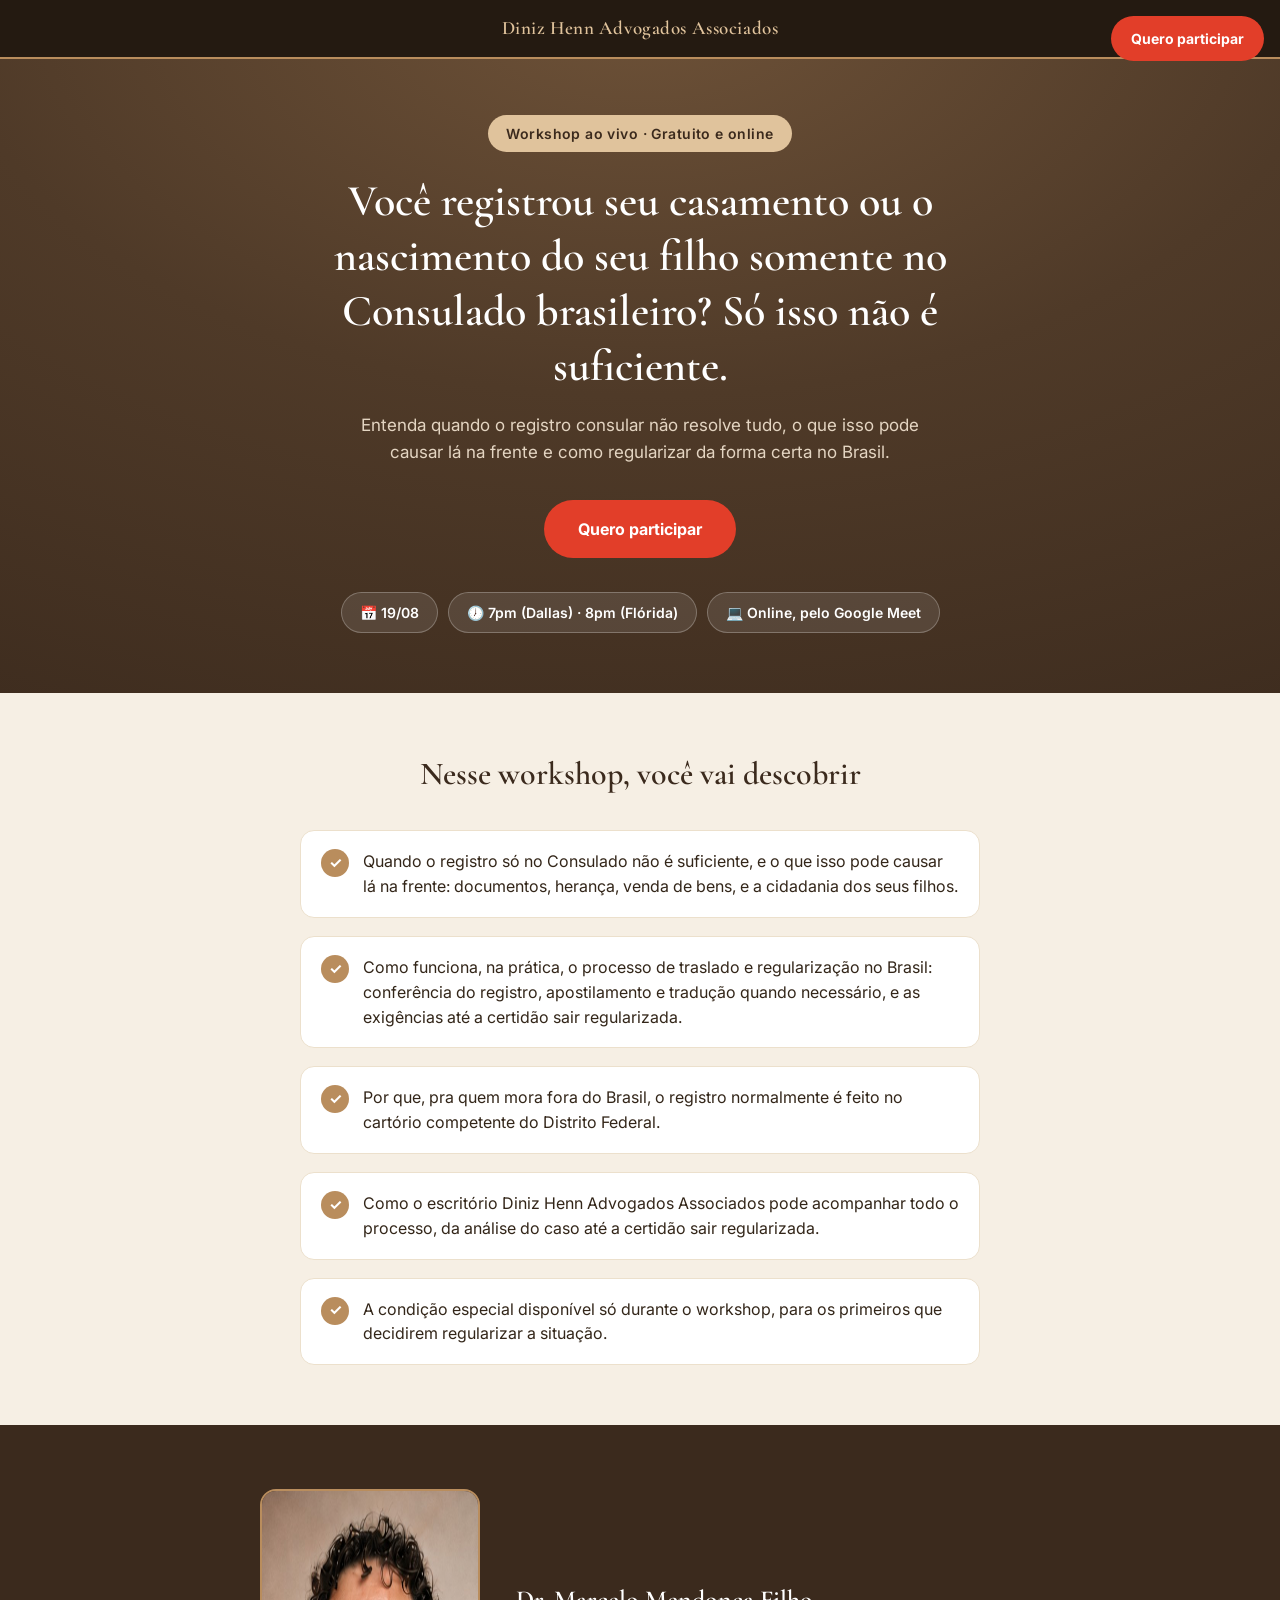
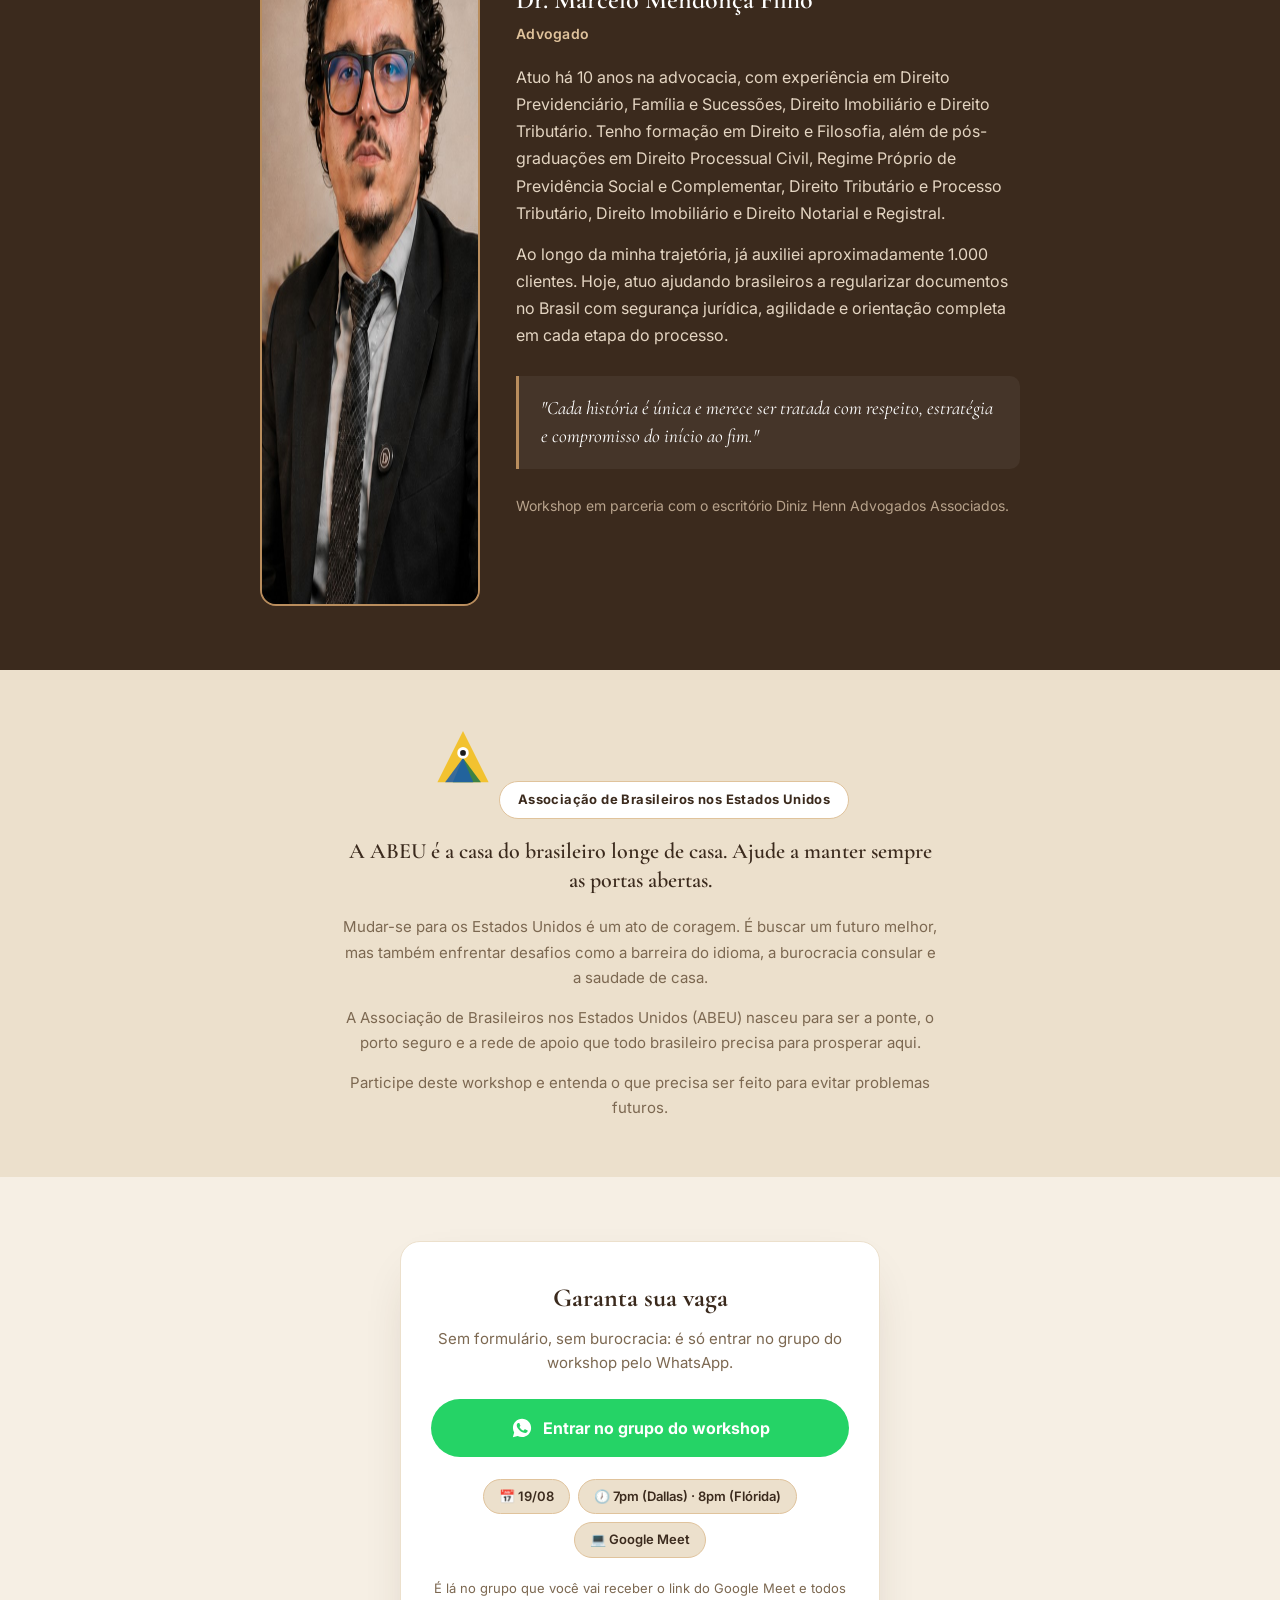
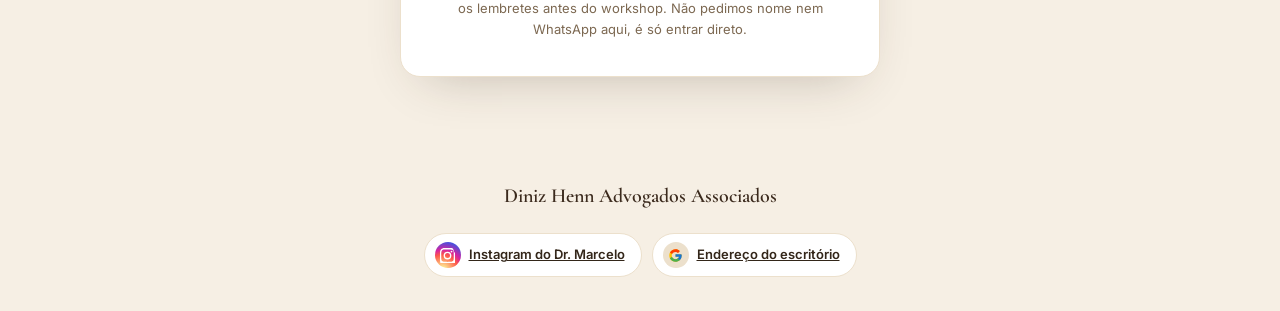
==== commit 4274e31b: "LP do Dr. Marcelo: corrige foto distorcida, cabecalho, CTA e rodape - Foto do Dr. Marcelo recortada " ====
--- a/workshop-dha/index.html
+++ b/workshop-dha/index.html
@@ -11,6 +11,7 @@
 :root{
   --marrom-esc:#3B2A1D; --marrom:#4F3A28; --marrom-cl:#6E5238;
   --bronze:#B98D5D; --bronze-cl:#E0C39C;
+  --destaque:#E23E29; --destaque-cl:#F0654F;
   --creme:#F6EFE4; --creme2:#ECE0CC;
   --preto:#241A11;
   --txt:#332619; --txtcl:#7C6851;
@@ -58,14 +59,33 @@
 }
 .btn-cta{
   display:inline-flex;align-items:center;justify-content:center;gap:10px;
-  background:var(--bronze);color:var(--marrom-esc);
+  background:var(--destaque);color:var(--branco);
   border:none;border-radius:100px;
   font-family:'Inter',sans-serif;font-size:16px;font-weight:700;
   padding:17px 34px;text-decoration:none;
-  box-shadow:0 14px 30px -10px rgba(185,141,93,0.55);
+  animation:btnPulseDestaque 1.8s ease-in-out infinite;
   transition:transform .15s,background .15s;
 }
-.btn-cta:hover{background:var(--bronze-cl);transform:translateY(-1px);}
+.btn-cta:hover{background:var(--destaque-cl);transform:translateY(-1px);}
+@keyframes btnPulseDestaque{0%,100%{box-shadow:0 6px 22px rgba(226,62,41,0.5),0 0 0 0 rgba(226,62,41,0.4);transform:scale(1);}50%{box-shadow:0 6px 30px rgba(226,62,41,0.8),0 0 0 9px rgba(226,62,41,0);transform:scale(1.035);}}
+@media (prefers-reduced-motion:reduce){.btn-cta{animation:none;}}
+
+/* CTA FLUTUANTE (fixo, some so quando a secao de inscricao entra em tela) */
+.btn-float{
+  position:fixed;top:16px;right:16px;z-index:80;
+  display:inline-flex;align-items:center;gap:8px;
+  background:var(--destaque);color:var(--branco);
+  border-radius:100px;
+  font-family:'Inter',sans-serif;font-size:14px;font-weight:700;
+  padding:12px 20px;text-decoration:none;
+  animation:btnPulseDestaque 1.8s ease-in-out infinite;
+  transition:transform .15s,background .15s,opacity .2s;
+}
+.btn-float:hover{background:var(--destaque-cl);transform:translateY(-1px);}
+.btn-float.hide{opacity:0;pointer-events:none;transform:translateY(-8px);}
+@media (max-width:520px){
+  .btn-float{top:auto;bottom:16px;right:16px;}
+}
 .stats-row{
   display:flex;flex-wrap:wrap;justify-content:center;gap:10px;
   margin-top:34px;
@@ -163,22 +183,30 @@
 footer .nome{font-family:'Cormorant Garamond',serif;font-weight:600;font-size:20px;color:var(--marrom-esc);margin-bottom:8px;}
 
 /* HEADER */
-.site-header{background:var(--marrom-esc);padding:16px 20px;text-align:center;border-bottom:1px solid rgba(255,255,255,0.08);}
-.site-header .brand{font-family:'Cormorant Garamond',serif;font-weight:600;font-size:18px;letter-spacing:.02em;color:var(--branco);}
+.site-header{background:var(--preto);padding:14px 20px;text-align:center;border-bottom:2px solid var(--bronze);}
+.site-header .brand{font-family:'Cormorant Garamond',serif;font-weight:600;font-size:19px;letter-spacing:.03em;color:var(--bronze-cl);}
 
 /* FOOTER (social/endereco) */
 .ft-inner{max-width:560px;margin:0 auto;display:flex;flex-direction:column;align-items:center;gap:14px;}
-.ft-social{display:flex;align-items:center;gap:12px;}
-.ft-social a{display:flex;align-items:center;justify-content:center;width:36px;height:36px;border-radius:50%;transition:transform .15s;}
+.ft-social{display:flex;flex-wrap:wrap;align-items:center;justify-content:center;gap:10px;}
+.ft-social a{
+  display:flex;align-items:center;gap:8px;
+  background:var(--branco);border:1px solid var(--creme2);
+  border-radius:100px;padding:8px 16px 8px 10px;
+  font-size:13px;font-weight:600;color:var(--txt);
+  transition:transform .15s;
+}
 .ft-social a:hover{transform:translateY(-2px);}
-.ft-social svg{width:19px;height:19px;}
-.ft-insta{background:radial-gradient(circle at 30% 107%,#fdf497 0%,#fdf497 5%,#fd5949 45%,#d6249f 60%,#285AEB 90%);}
+.ft-social .ico{display:flex;align-items:center;justify-content:center;width:26px;height:26px;border-radius:50%;flex-shrink:0;}
+.ft-social svg{width:15px;height:15px;}
+.ft-insta .ico{background:radial-gradient(circle at 30% 107%,#fdf497 0%,#fdf497 5%,#fd5949 45%,#d6249f 60%,#285AEB 90%);}
 .ft-insta svg{fill:#fff;}
-.ft-gmb{background:var(--branco);border:1px solid var(--creme2);}
+.ft-gmb .ico{background:var(--creme2);}
 
 /* ABEU */
 .abeu{background:var(--creme2);padding:56px 20px;}
 .abeu-inner{max-width:640px;margin:0 auto;text-align:center;}
+.abeu-logo{width:64px;height:64px;margin:0 auto 14px;}
 .abeu-badge{
   display:inline-block;font-size:13px;font-weight:700;letter-spacing:.03em;
   color:var(--marrom-esc);background:var(--branco);
@@ -207,11 +235,13 @@
   <span class="brand">Diniz Henn Advogados Associados</span>
 </header>
 
+<a class="btn-float" id="btn-float" href="#entrar">Quero participar</a>
+
 <section class="hero">
   <div class="container">
-    <span class="eyebrow">Gratuito e online · Workshop ao vivo</span>
+    <span class="eyebrow">Workshop ao vivo · Gratuito e online</span>
     <h1>Você registrou seu casamento ou o nascimento do seu filho somente no Consulado brasileiro? Só isso não é suficiente.</h1>
-    <p class="sub">Entenda com o Dr. Marcelo Mendonça Filho quando o registro consular não resolve tudo, o que isso pode causar lá na frente e como regularizar da forma certa no Brasil.</p>
+    <p class="sub">Entenda quando o registro consular não resolve tudo, o que isso pode causar lá na frente e como regularizar da forma certa no Brasil.</p>
     <a class="btn-cta" href="#entrar">Quero participar</a>
     <div class="stats-row">
       <span class="stat-badge">📅 19/08</span>
@@ -267,6 +297,13 @@
 
 <section class="abeu">
   <div class="container abeu-inner reveal">
+    <svg class="abeu-logo" viewBox="0 0 100 100" aria-label="Logo da ABEU">
+      <polygon points="50,8 90,88 10,88" fill="#F2C230"/>
+      <polygon points="50,50 78,88 34,88" fill="#2E7D46" opacity="0.92"/>
+      <polygon points="50,50 22,88 66,88" fill="#1F5FA8" opacity="0.88"/>
+      <circle cx="50" cy="42" r="9" fill="#FFFFFF"/>
+      <circle cx="50" cy="42" r="4.5" fill="#1B1B1B"/>
+    </svg>
     <span class="abeu-badge">Associação de Brasileiros nos Estados Unidos</span>
     <h3>A ABEU é a casa do brasileiro longe de casa. Ajude a manter sempre as portas abertas.</h3>
     <p>Mudar-se para os Estados Unidos é um ato de coragem. É buscar um futuro melhor, mas também enfrentar desafios como a barreira do idioma, a burocracia consular e a saudade de casa.</p>
@@ -296,8 +333,8 @@
   <div class="ft-inner">
     <div class="nome">Diniz Henn Advogados Associados</div>
     <div class="ft-social">
-      <a class="ft-insta" href="https://www.instagram.com/mendoncafilhoadv/" target="_blank" rel="noopener" aria-label="Instagram"><svg viewBox="0 0 24 24"><path d="M12 2.2c3.2 0 3.6 0 4.9.1 1.2.1 1.9.3 2.3.4.6.2 1 .5 1.4.9.4.4.7.9.9 1.4.2.4.3 1.1.4 2.3.1 1.3.1 1.7.1 4.9s0 3.6-.1 4.9c-.1 1.2-.3 1.9-.4 2.3-.2.6-.5 1-.9 1.4-.4.4-.9.7-1.4.9-.4.2-1.1.3-2.3.4-1.3.1-1.7.1-4.9.1s-3.6 0-4.9-.1c-1.2-.1-1.9-.3-2.3-.4-.6-.2-1-.5-1.4-.9-.4-.4-.7-.9-.9-1.4-.2-.4-.3-1.1-.4-2.3-.1-1.3-.1-1.7-.1-4.9s0-3.6.1-4.9c.1-1.2.3-1.9.4-2.3.2-.6.5-1 .9-1.4.4-.4.9-.7 1.4-.9.4-.2 1.1-.3 2.3-.4 1.3-.1 1.7-.1 4.9-.1M12 0C8.7 0 8.3 0 7 .1 5.7.1 4.8.3 4 .6c-.8.3-1.5.7-2.2 1.4C1.1 2.7.7 3.4.4 4.2.1 5 0 5.9 0 7.2v9.6C0 19.3 0 19.7.1 21c.1 1.3.3 2.2.6 3 .3.8.7 1.5 1.4 2.2.7.7 1.4 1.1 2.2 1.4.8.3 1.7.5 3 .6 1.3.1 1.7.1 5 .1s3.7 0 5-.1c1.3-.1 2.2-.3 3-.6.8-.3 1.5-.7 2.2-1.4.7-.7 1.1-1.4 1.4-2.2.3-.8.5-1.7.6-3 .1-1.3.1-1.7.1-5s0-3.7-.1-5c-.1-1.3-.3-2.2-.6-3-.3-.8-.7-1.5-1.4-2.2C21.3 1.1 20.6.7 19.8.4 19 .1 18.1 0 16.8 0 15.7 0 15.3 0 12 0z"/><path d="M12 5.8a6.2 6.2 0 1 0 0 12.4 6.2 6.2 0 0 0 0-12.4zm0 10.2a4 4 0 1 1 0-8 4 4 0 0 1 0 8z"/><circle cx="18.4" cy="5.6" r="1.4"/></svg></a>
-      <a class="ft-gmb" href="https://maps.app.goo.gl/HnPywA1R8z2aawpg7" target="_blank" rel="noopener" aria-label="Endereço no Google Maps"><svg viewBox="0 0 48 48"><path fill="#FFC107" d="M43.6 20.5H42V20H24v8h11.3c-1.6 4.7-6.1 8-11.3 8-6.6 0-12-5.4-12-12s5.4-12 12-12c3.1 0 5.9 1.2 8 3.1l5.7-5.7C34.6 6.1 29.6 4 24 4 12.9 4 4 12.9 4 24s8.9 20 20 20 20-8.9 20-20c0-1.3-.1-2.7-.4-3.5z"/><path fill="#FF3D00" d="M6.3 14.7l6.6 4.8C14.6 15.8 18.9 13 24 13c3.1 0 5.9 1.2 8 3.1l5.7-5.7C34.6 6.1 29.6 4 24 4 16.3 4 9.7 8.3 6.3 14.7z"/><path fill="#4CAF50" d="M24 44c5.5 0 10.5-2.1 14.3-5.6l-6.6-5.6C29.6 34.7 26.9 36 24 36c-5.2 0-9.6-3.3-11.3-7.9l-6.5 5C9.6 39.6 16.3 44 24 44z"/><path fill="#1976D2" d="M43.6 20.5H42V20H24v8h11.3c-.8 2.3-2.2 4.2-4.1 5.6l6.6 5.6C39.9 37.5 44 31.5 44 24c0-1.3-.1-2.7-.4-3.5z"/></svg></a>
+      <a class="ft-insta" href="https://www.instagram.com/mendoncafilhoadv/" target="_blank" rel="noopener"><span class="ico"><svg viewBox="0 0 24 24"><path d="M12 2.2c3.2 0 3.6 0 4.9.1 1.2.1 1.9.3 2.3.4.6.2 1 .5 1.4.9.4.4.7.9.9 1.4.2.4.3 1.1.4 2.3.1 1.3.1 1.7.1 4.9s0 3.6-.1 4.9c-.1 1.2-.3 1.9-.4 2.3-.2.6-.5 1-.9 1.4-.4.4-.9.7-1.4.9-.4.2-1.1.3-2.3.4-1.3.1-1.7.1-4.9.1s-3.6 0-4.9-.1c-1.2-.1-1.9-.3-2.3-.4-.6-.2-1-.5-1.4-.9-.4-.4-.7-.9-.9-1.4-.2-.4-.3-1.1-.4-2.3-.1-1.3-.1-1.7-.1-4.9s0-3.6.1-4.9c.1-1.2.3-1.9.4-2.3.2-.6.5-1 .9-1.4.4-.4.9-.7 1.4-.9.4-.2 1.1-.3 2.3-.4 1.3-.1 1.7-.1 4.9-.1M12 0C8.7 0 8.3 0 7 .1 5.7.1 4.8.3 4 .6c-.8.3-1.5.7-2.2 1.4C1.1 2.7.7 3.4.4 4.2.1 5 0 5.9 0 7.2v9.6C0 19.3 0 19.7.1 21c.1 1.3.3 2.2.6 3 .3.8.7 1.5 1.4 2.2.7.7 1.4 1.1 2.2 1.4.8.3 1.7.5 3 .6 1.3.1 1.7.1 5 .1s3.7 0 5-.1c1.3-.1 2.2-.3 3-.6.8-.3 1.5-.7 2.2-1.4.7-.7 1.1-1.4 1.4-2.2.3-.8.5-1.7.6-3 .1-1.3.1-1.7.1-5s0-3.7-.1-5c-.1-1.3-.3-2.2-.6-3-.3-.8-.7-1.5-1.4-2.2C21.3 1.1 20.6.7 19.8.4 19 .1 18.1 0 16.8 0 15.7 0 15.3 0 12 0z"/><path d="M12 5.8a6.2 6.2 0 1 0 0 12.4 6.2 6.2 0 0 0 0-12.4zm0 10.2a4 4 0 1 1 0-8 4 4 0 0 1 0 8z"/><circle cx="18.4" cy="5.6" r="1.4"/></svg></span>Instagram do Dr. Marcelo</a>
+      <a class="ft-gmb" href="https://maps.app.goo.gl/HnPywA1R8z2aawpg7" target="_blank" rel="noopener"><span class="ico"><svg viewBox="0 0 48 48"><path fill="#FFC107" d="M43.6 20.5H42V20H24v8h11.3c-1.6 4.7-6.1 8-11.3 8-6.6 0-12-5.4-12-12s5.4-12 12-12c3.1 0 5.9 1.2 8 3.1l5.7-5.7C34.6 6.1 29.6 4 24 4 12.9 4 4 12.9 4 24s8.9 20 20 20 20-8.9 20-20c0-1.3-.1-2.7-.4-3.5z"/><path fill="#FF3D00" d="M6.3 14.7l6.6 4.8C14.6 15.8 18.9 13 24 13c3.1 0 5.9 1.2 8 3.1l5.7-5.7C34.6 6.1 29.6 4 24 4 16.3 4 9.7 8.3 6.3 14.7z"/><path fill="#4CAF50" d="M24 44c5.5 0 10.5-2.1 14.3-5.6l-6.6-5.6C29.6 34.7 26.9 36 24 36c-5.2 0-9.6-3.3-11.3-7.9l-6.5 5C9.6 39.6 16.3 44 24 44z"/><path fill="#1976D2" d="M43.6 20.5H42V20H24v8h11.3c-.8 2.3-2.2 4.2-4.1 5.6l6.6 5.6C39.9 37.5 44 31.5 44 24c0-1.3-.1-2.7-.4-3.5z"/></svg></span>Endereço do escritório</a>
     </div>
   </div>
 </footer>
@@ -319,6 +356,20 @@
   }, { threshold: 0.15, rootMargin: "0px 0px -40px 0px" });
   els.forEach(function(el){ io.observe(el); });
 })();
+
+// Botao flutuante "Quero participar": some quando o card de inscricao
+// (#entrar) ja esta visivel na tela, pra nao duplicar o CTA a toa.
+(function(){
+  var btnFloat = document.getElementById("btn-float");
+  var entrar = document.getElementById("entrar");
+  if(!btnFloat || !entrar || !("IntersectionObserver" in window)) return;
+  var io = new IntersectionObserver(function(entries){
+    entries.forEach(function(entry){
+      btnFloat.classList.toggle("hide", entry.isIntersecting);
+    });
+  }, { threshold: 0.1 });
+  io.observe(entrar);
+})();
 </script>
 
 </body>
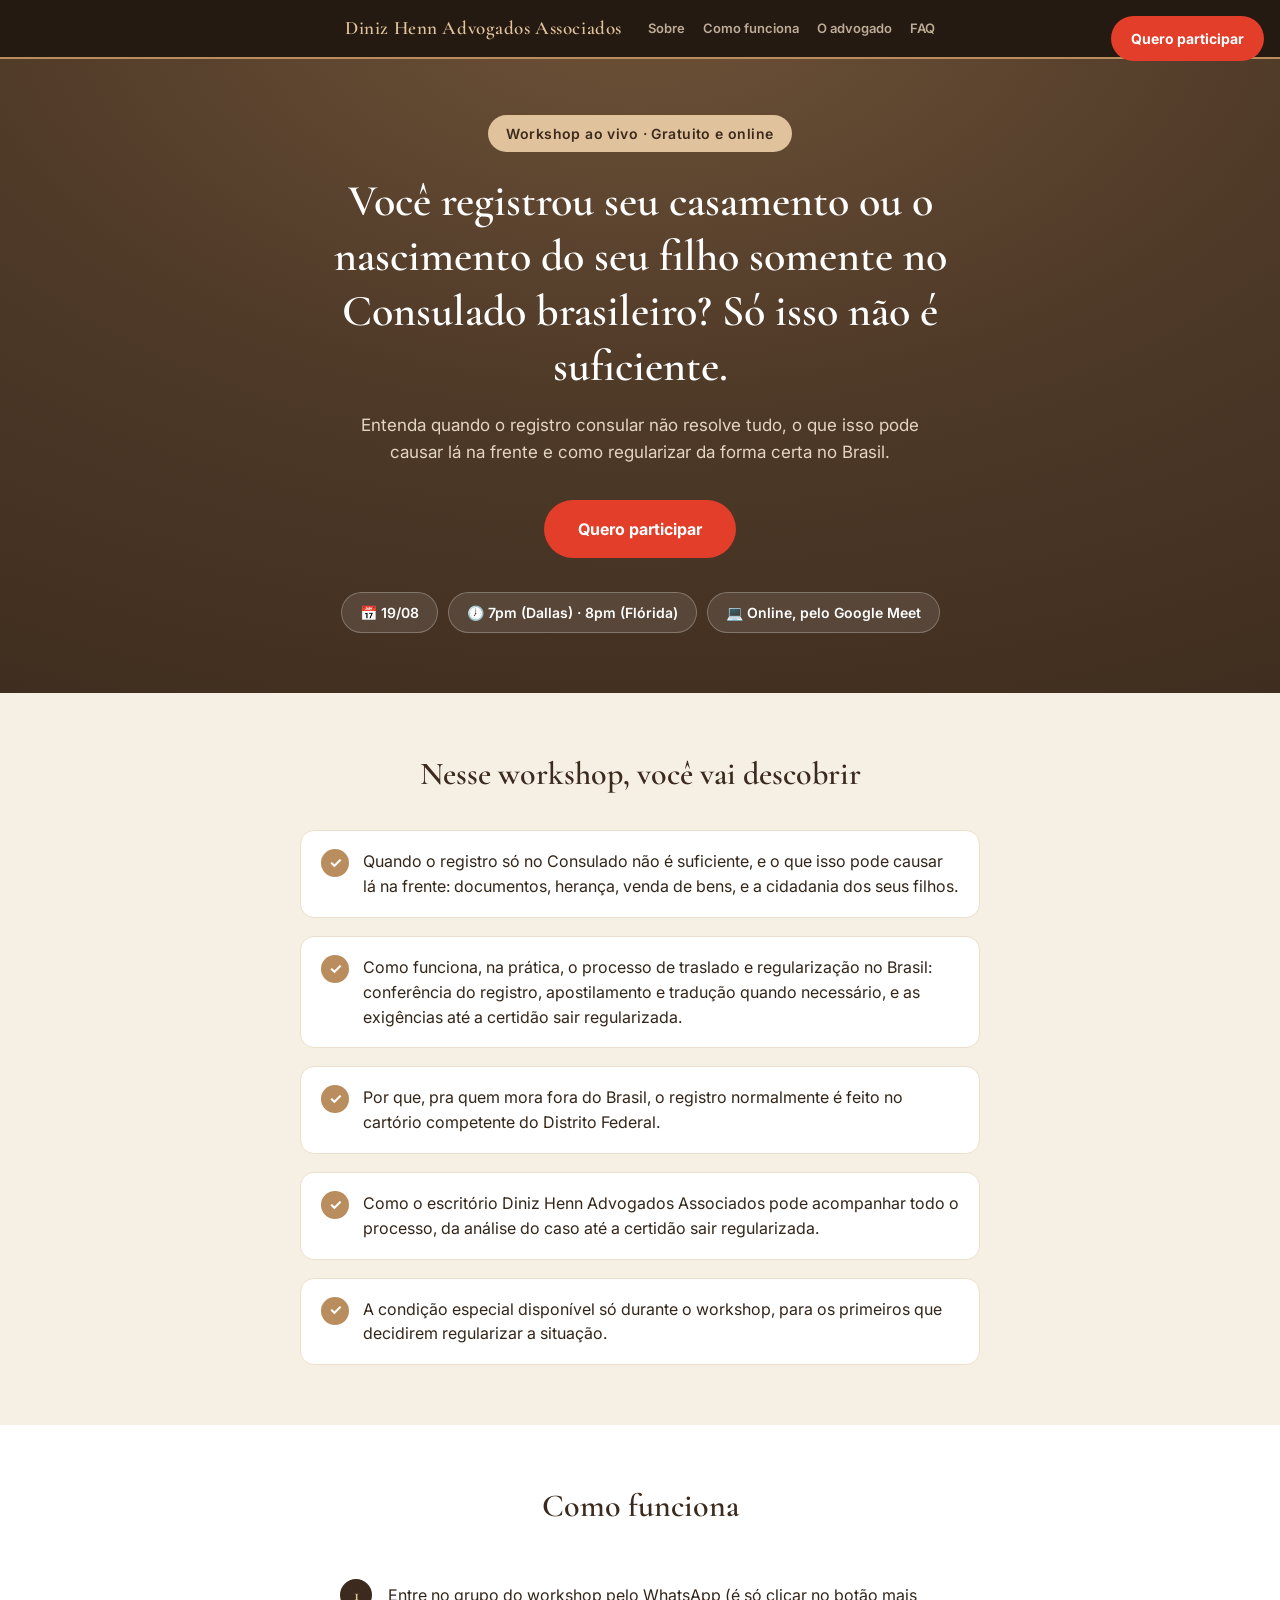
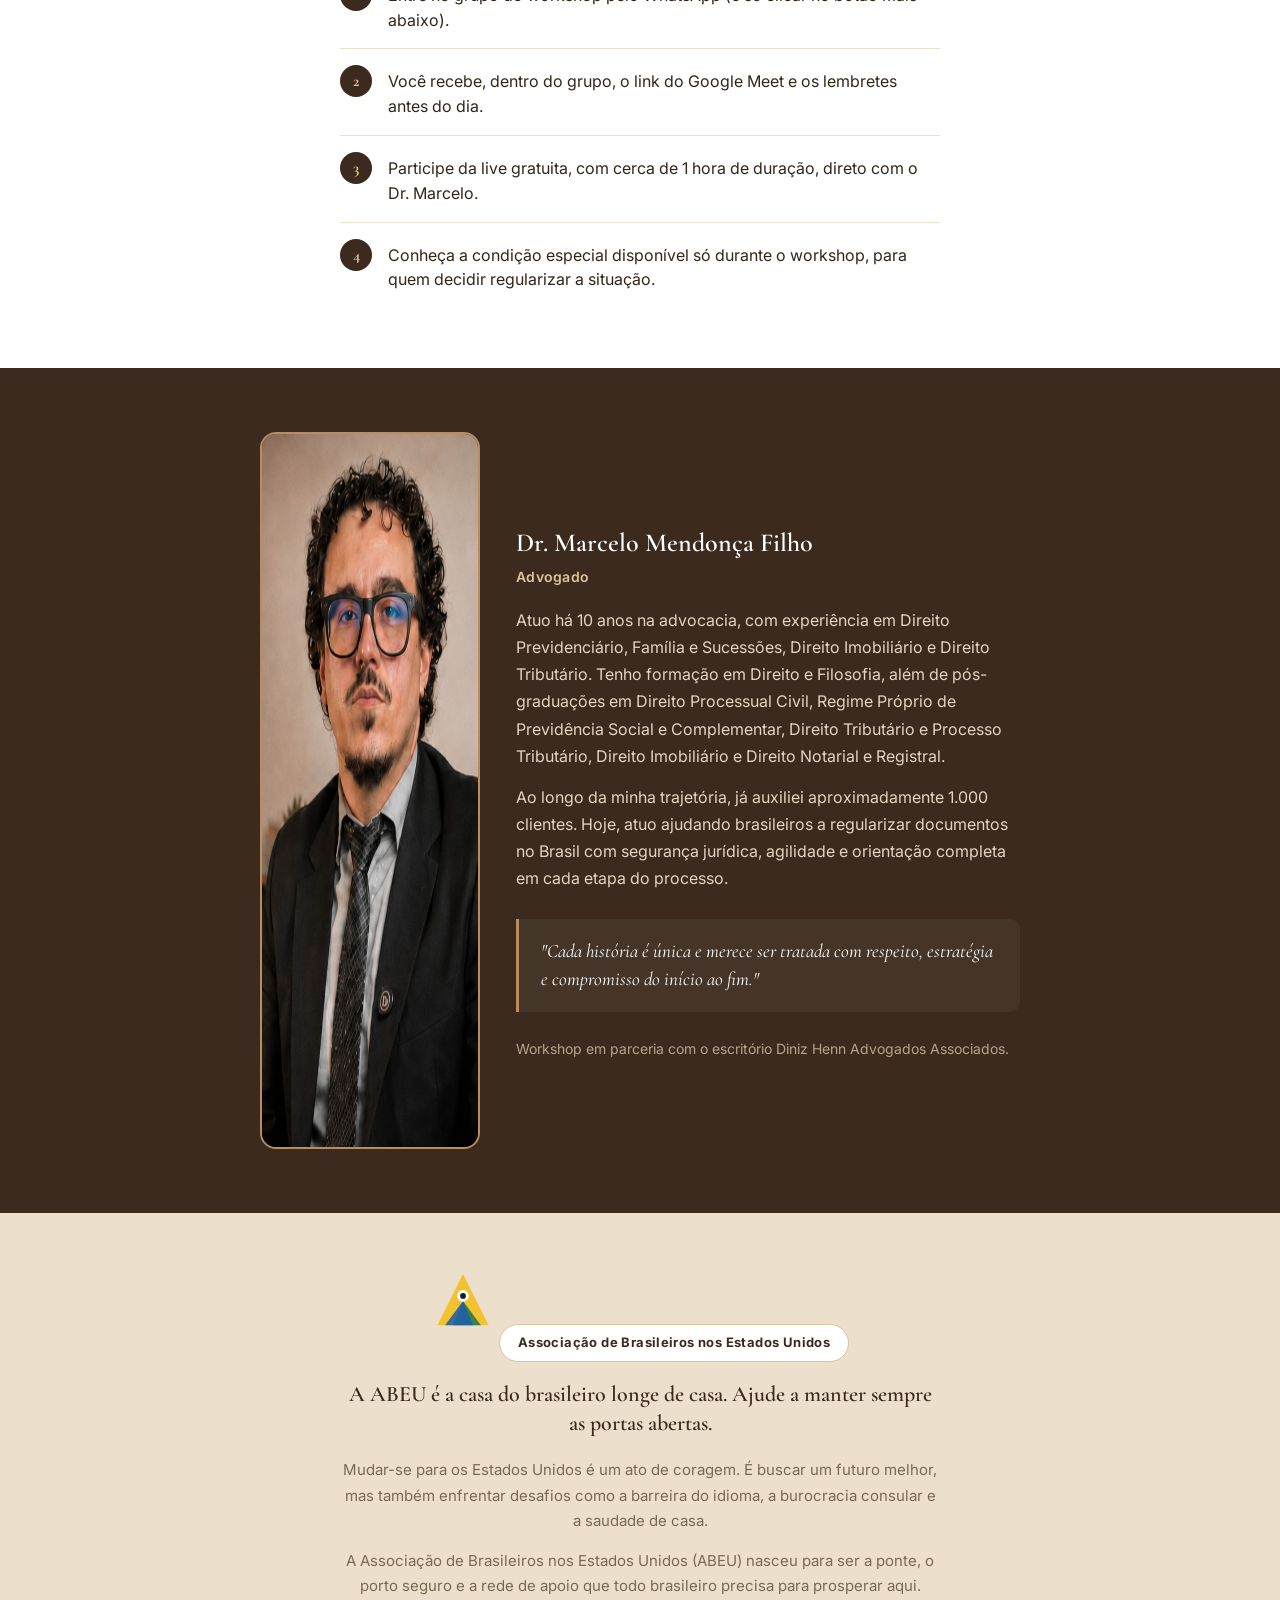
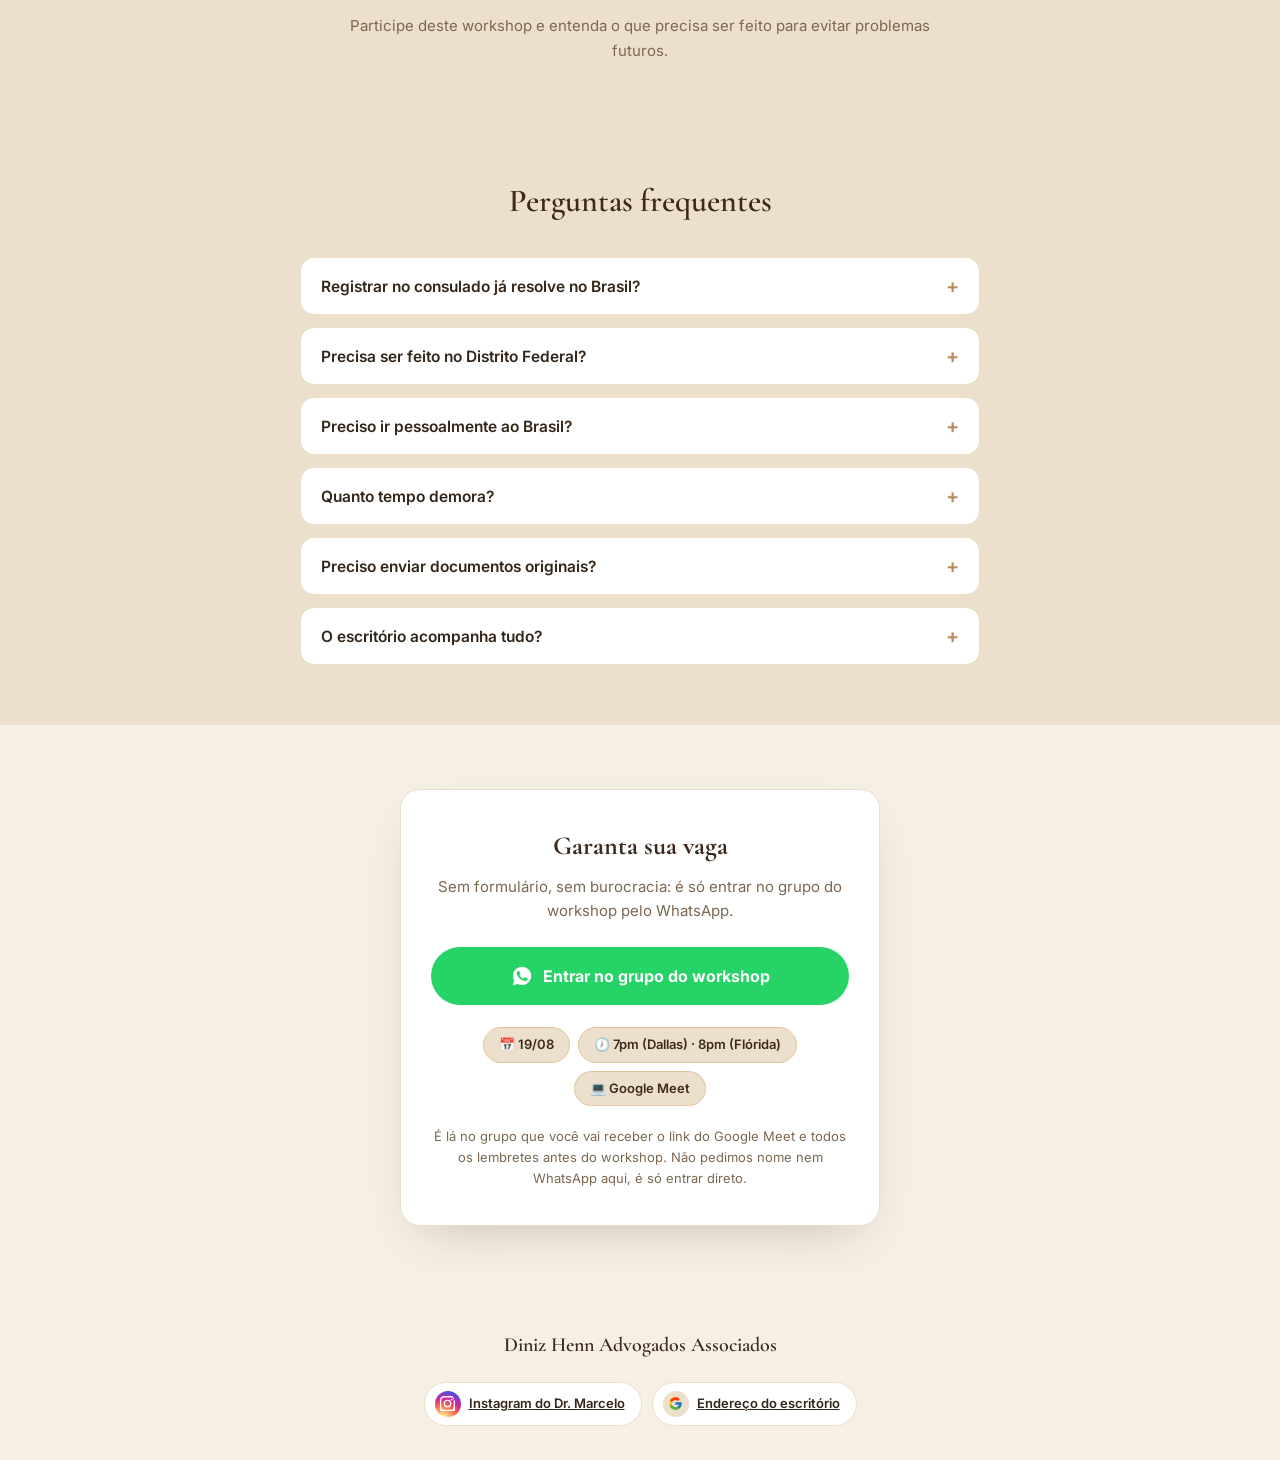
==== commit 650283d2: "Ajustes finais: funil do DHA, largura das etapas, LP com navegacao e FAQ - Painel de Visao Geral do " ====
--- a/workshop-dha/index.html
+++ b/workshop-dha/index.html
@@ -183,8 +183,43 @@
 footer .nome{font-family:'Cormorant Garamond',serif;font-weight:600;font-size:20px;color:var(--marrom-esc);margin-bottom:8px;}
 
 /* HEADER */
-.site-header{background:var(--preto);padding:14px 20px;text-align:center;border-bottom:2px solid var(--bronze);}
+.site-header{background:var(--preto);padding:14px 20px;border-bottom:2px solid var(--bronze);}
+.site-header-inner{max-width:900px;margin:0 auto;display:flex;align-items:center;justify-content:center;flex-wrap:wrap;gap:8px 26px;}
 .site-header .brand{font-family:'Cormorant Garamond',serif;font-weight:600;font-size:19px;letter-spacing:.03em;color:var(--bronze-cl);}
+.site-nav{display:flex;flex-wrap:wrap;justify-content:center;gap:18px;}
+.site-nav a{font-size:13px;font-weight:600;color:#D9C6AE;text-decoration:none;opacity:.85;transition:opacity .15s,color .15s;}
+.site-nav a:hover{opacity:1;color:var(--bronze-cl);}
+
+/* COMO FUNCIONA */
+.como-funciona{padding:60px 20px;background:var(--branco);}
+.como-funciona h2{text-align:center;font-weight:600;font-size:clamp(24px,4vw,32px);color:var(--marrom-esc);max-width:640px;margin:0 auto 36px;line-height:1.3;}
+.steps-list{display:flex;flex-direction:column;gap:0;max-width:600px;margin:0 auto;}
+.step-item{display:flex;gap:16px;padding:16px 0;}
+.step-item:not(:last-child){border-bottom:1px solid var(--creme2);}
+.step-n{
+  flex-shrink:0;width:32px;height:32px;border-radius:50%;
+  background:var(--marrom-esc);color:var(--bronze-cl);
+  display:flex;align-items:center;justify-content:center;
+  font-family:'Cormorant Garamond',serif;font-weight:700;font-size:16px;
+}
+.step-item p{font-size:16px;color:var(--txt);line-height:1.55;padding-top:4px;}
+
+/* FAQ */
+.faq{padding:60px 20px;background:var(--creme2);}
+.faq h2{text-align:center;font-weight:600;font-size:clamp(24px,4vw,32px);color:var(--marrom-esc);max-width:640px;margin:0 auto 36px;line-height:1.3;}
+.faq-list{display:flex;flex-direction:column;gap:12px;max-width:680px;margin:0 auto;}
+.faq-item{background:var(--branco);border:1px solid var(--creme2);border-radius:14px;overflow:hidden;}
+.faq-q{
+  width:100%;background:none;border:none;cursor:pointer;
+  display:flex;align-items:center;justify-content:space-between;gap:12px;
+  padding:16px 20px;text-align:left;
+  font-family:'Inter',sans-serif;font-size:15.5px;font-weight:600;color:var(--txt);
+}
+.faq-q .plus{flex-shrink:0;font-size:20px;color:var(--bronze);transition:transform .2s;}
+.faq-item.open .faq-q .plus{transform:rotate(45deg);}
+.faq-a{max-height:0;overflow:hidden;transition:max-height .25s ease;}
+.faq-a p{font-size:15px;color:var(--txtcl);line-height:1.65;padding:0 20px 18px;}
+.faq-item.open .faq-a{max-height:200px;}
 
 /* FOOTER (social/endereco) */
 .ft-inner{max-width:560px;margin:0 auto;display:flex;flex-direction:column;align-items:center;gap:14px;}
@@ -232,7 +267,15 @@
 <body>
 
 <header class="site-header">
-  <span class="brand">Diniz Henn Advogados Associados</span>
+  <div class="site-header-inner">
+    <span class="brand">Diniz Henn Advogados Associados</span>
+    <nav class="site-nav">
+      <a href="#descobrir">Sobre</a>
+      <a href="#como-funciona">Como funciona</a>
+      <a href="#advogado">O advogado</a>
+      <a href="#faq">FAQ</a>
+    </nav>
+  </div>
 </header>
 
 <a class="btn-float" id="btn-float" href="#entrar">Quero participar</a>
@@ -251,7 +294,7 @@
   </div>
 </section>
 
-<section class="descobrir">
+<section class="descobrir" id="descobrir">
   <div class="container">
     <h2 class="reveal">Nesse workshop, você vai descobrir</h2>
     <div class="check-list">
@@ -279,7 +322,31 @@
   </div>
 </section>
 
-<section class="sobre">
+<section class="como-funciona" id="como-funciona">
+  <div class="container">
+    <h2 class="reveal">Como funciona</h2>
+    <div class="steps-list">
+      <div class="step-item reveal">
+        <span class="step-n">1</span>
+        <p>Entre no grupo do workshop pelo WhatsApp (é só clicar no botão mais abaixo).</p>
+      </div>
+      <div class="step-item reveal">
+        <span class="step-n">2</span>
+        <p>Você recebe, dentro do grupo, o link do Google Meet e os lembretes antes do dia.</p>
+      </div>
+      <div class="step-item reveal">
+        <span class="step-n">3</span>
+        <p>Participe da live gratuita, com cerca de 1 hora de duração, direto com o Dr. Marcelo.</p>
+      </div>
+      <div class="step-item reveal">
+        <span class="step-n">4</span>
+        <p>Conheça a condição especial disponível só durante o workshop, para quem decidir regularizar a situação.</p>
+      </div>
+    </div>
+  </div>
+</section>
+
+<section class="sobre" id="advogado">
   <div class="sobre-inner reveal">
     <div class="sobre-photo"><img src="img/marcelo.jpg" alt="Dr. Marcelo Mendonça Filho" width="447" height="717" loading="lazy"></div>
     <div class="sobre-text">
@@ -309,6 +376,38 @@
     <p>Mudar-se para os Estados Unidos é um ato de coragem. É buscar um futuro melhor, mas também enfrentar desafios como a barreira do idioma, a burocracia consular e a saudade de casa.</p>
     <p>A Associação de Brasileiros nos Estados Unidos (ABEU) nasceu para ser a ponte, o porto seguro e a rede de apoio que todo brasileiro precisa para prosperar aqui.</p>
     <p>Participe deste workshop e entenda o que precisa ser feito para evitar problemas futuros.</p>
+  </div>
+</section>
+
+<section class="faq" id="faq">
+  <div class="container">
+    <h2 class="reveal">Perguntas frequentes</h2>
+    <div class="faq-list reveal">
+      <div class="faq-item">
+        <button class="faq-q"><span>Registrar no consulado já resolve no Brasil?</span><span class="plus">+</span></button>
+        <div class="faq-a"><p>Nem sempre. Em muitos casos, o registro ainda precisa ser trasladado pra produzir efeitos completos no Brasil.</p></div>
+      </div>
+      <div class="faq-item">
+        <button class="faq-q"><span>Precisa ser feito no Distrito Federal?</span><span class="plus">+</span></button>
+        <div class="faq-a"><p>Quando a pessoa é domiciliada no exterior, o registro costuma ser feito no cartório competente do Distrito Federal.</p></div>
+      </div>
+      <div class="faq-item">
+        <button class="faq-q"><span>Preciso ir pessoalmente ao Brasil?</span><span class="plus">+</span></button>
+        <div class="faq-a"><p>Em muitos casos, não. O processo pode ser acompanhado por advogado com procuração.</p></div>
+      </div>
+      <div class="faq-item">
+        <button class="faq-q"><span>Quanto tempo demora?</span><span class="plus">+</span></button>
+        <div class="faq-a"><p>Depois do protocolo correto, o prazo pode variar de aproximadamente 90 dias a 6 meses.</p></div>
+      </div>
+      <div class="faq-item">
+        <button class="faq-q"><span>Preciso enviar documentos originais?</span><span class="plus">+</span></button>
+        <div class="faq-a"><p>Alguns cartórios iniciam a análise digitalmente, mas podem exigir originais conforme o caso.</p></div>
+      </div>
+      <div class="faq-item">
+        <button class="faq-q"><span>O escritório acompanha tudo?</span><span class="plus">+</span></button>
+        <div class="faq-a"><p>Sim. O escritório orienta os documentos, define o caminho certo, protocola e acompanha as exigências até a conclusão.</p></div>
+      </div>
+    </div>
   </div>
 </section>
 
@@ -370,6 +469,17 @@
   }, { threshold: 0.1 });
   io.observe(entrar);
 })();
+
+// Accordion do FAQ
+(function(){
+  document.querySelectorAll(".faq-q").forEach(function(btn){
+    btn.addEventListener("click", function(){
+      var item = btn.closest(".faq-item");
+      if(!item) return;
+      item.classList.toggle("open");
+    });
+  });
+})();
 </script>
 
 </body>
